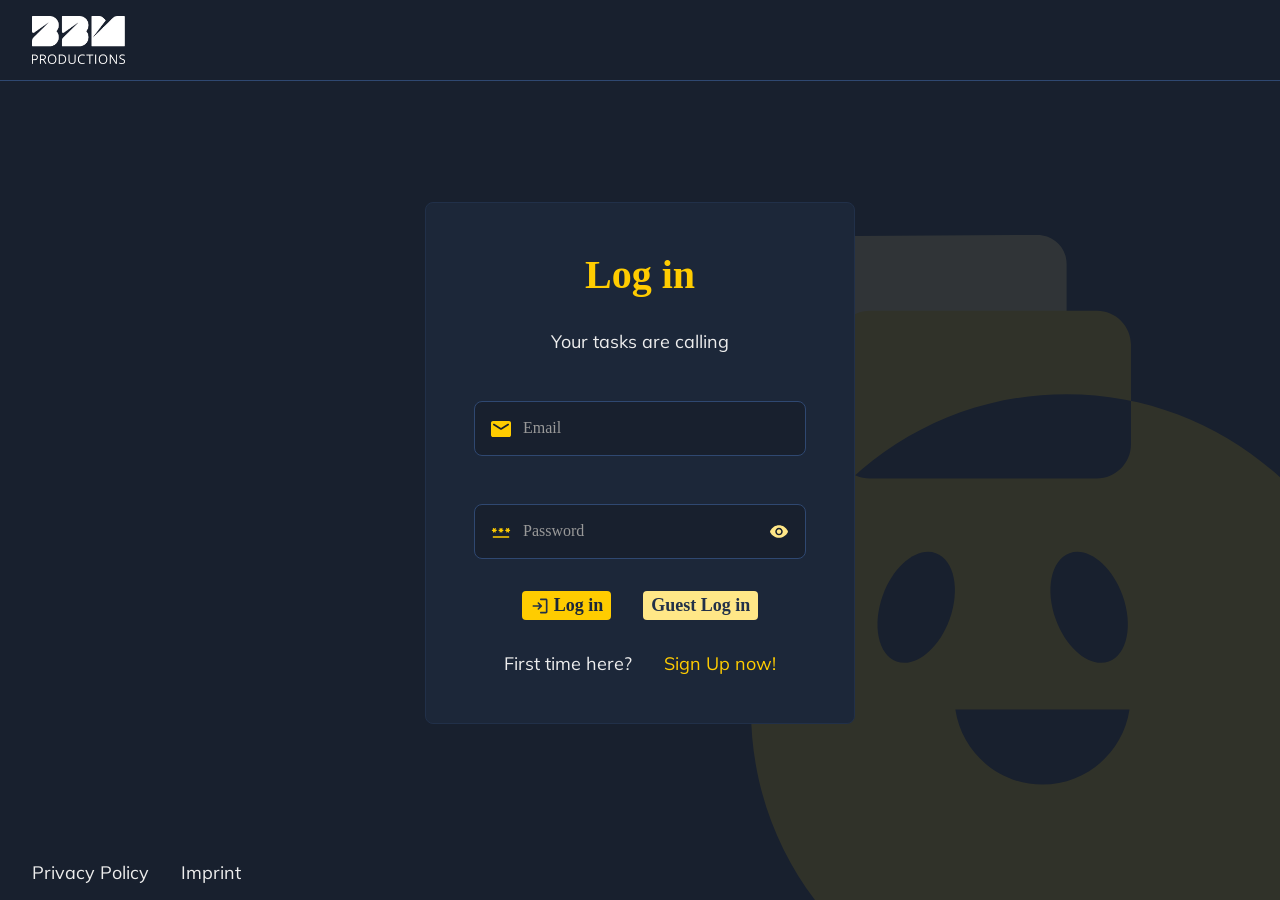
==== pages/board/index.html @ 075a9955 "first commit" ====
<!DOCTYPE html>
<html lang="en">

<head>
    <meta charset="UTF-8">
    <meta name="viewport" content="width=device-width, initial-scale=1.0">
    <title>BBM - Dashboard</title>

    <link rel="stylesheet" href="../../shared/css/variables.css">
    <link rel="stylesheet" href="../../shared/css/standard.css">
    <link rel="stylesheet" href="../../shared/css/fonts.css">
    <link rel="stylesheet" href="../../shared/css/assets.css">
    <link rel="stylesheet" href="../../shared/css/form.css">
    <link rel="stylesheet" href="../../shared/css/header_footer.css">
    <link rel="stylesheet" href="./board.css">

    <link rel="icon" href="../../assets/icons/favicon.svg" type="image/svg+xml">

    <script src="../../shared/js/config.js"></script>
    <script src="../../shared/js/ui_helper.js"></script>
    <script src="../../shared/js/api.js"></script>
    <script src="../../shared/js/header.js"></script>
    <script src="./board_templates.js"></script>
    <script src="./board.js"></script>
    <script src="../../shared/js/board_settings.js"></script>

</head>

<body onload="setHeader(); init()" onclick="closeAllDropdowns(event); resetAllMoveOpen()" onkeydown="setShift(event)"
    onkeyup=" unsetShift(event)">
    <header class="main_header w_full"><img onclick="redirectToDashboard()" src="../../assets/icons/bbm.png" alt="" height="48" srcset="">
        <div id="head_content_right" class="d_flex_cc_gm head_content_right"></div>
    </header>
    <main class="w_full d_flex_sc_gl">


        <section class="w_full d_flex_sc_gl f_d_c f_one h_full">
            <div class="w_full d_flex_sc_gs d_sb">
                <nav class="font_sec_color ">
                    <a class="link_secondary" href="../dashboard/index.html">Dashboard</a>
                    /
                    <a class="link_secondary" href="../boards/index.html">Boards</a>
                    /
                    <a class="link_secondary" href="./index.html" id="board_title_link">Title not found</a>
                </nav>
                <button class="std_btn btn_prime d_flex_sc_gs" onclick="openCreateTaskDialog('to-do')">
                    <img src="../../assets/icons/add_black.svg" alt="" srcset="">
                    <p>Add Task</p>
                    </button>
            </div>
            <header class="d_flex_sc_gl w_full d_sb board_header">
                <h1 class="font_white_color"  id="board_title">not title found</h1>

                <div class="d_flex_sc_gs">
                    <ul class="short_profile_list" id="short_profile_list">
                    </ul>
                </div>

                <form class="searchbar">
                    <div class="form_group_w_icon_wo_label w_full">
                        <img src="../../assets/icons/search_yellow.svg" alt="Icon">
                        <input onkeyup="renderAllTasks()" placeholder="Search" type="text" id="searchbar_tasks"
                            required>
                        <label for="searchbar_tasks" class="d_none">Searchbar</label>
                    </div>
                </form>

                <button onclick="openEditBoardDialog()" class="std_btn d_flex_sc_gs board_settings_btn">
                    <img src="../../assets/icons/settings.svg" alt="">
                </button>
            </header>

            <div class="w_full d_flex_sc_gl board_container f_one">
                <section class="board_column card">
                    <header class="card_header_w_btn column_header">
                        <h3 class="font_prime_color">To-do</h3>
                        <button onclick="openCreateTaskDialog('to-do')" class="close_btn d_flex_cc_gs">
                            <img src="../../assets/icons/add_yellow.svg" alt="">
                        </button>
                    </header>
                    <ul class="column_content" id="to-do_column">

                    </ul>
                </section>
                <section class="board_column card">
                    <header class="card_header_w_btn">
                        <h3 class="font_prime_color">In-progress</h3>
                        <button onclick="openCreateTaskDialog('in-progress')" class="close_btn d_flex_cc_gs">
                            <img src="../../assets/icons/add_yellow.svg" alt="">
                        </button>
                    </header>
                    <ul class="column_content" id="in-progress_column">

                    </ul>
                </section>
                <section class="board_column card">
                    <header class="card_header_w_btn">
                        <h3 class="font_prime_color">Review</h3>
                        <button onclick="openCreateTaskDialog('review')" class="close_btn d_flex_cc_gs">
                            <img src="../../assets/icons/add_yellow.svg" alt="">
                        </button>
                    </header>
                    <ul class="column_content" id="review_column">

                    </ul>
                </section>
                <section class="board_column card">
                    <header class="card_header_w_btn">
                        <h3 class="font_prime_color">Done</h3>
                    </header>
                    <ul class="column_content" id="done_column">

                    </ul>
                </section>
            </div>

        </section>


        <section onmousedown="toggleOpenId('dialog_wrapper'); deleteLastingToast(); resetCurrentDialogs()" id="dialog_wrapper" class="dialog_wrapper pad_l" open="false">
            <section id="edit_board_dialog" current_dialog="false" dialog-type="board_settings" class="current_dialog dialog card d_flex_ss_gl f_d_c std_form w_full" onmousedown="stopProp(event)" onclick="stopProp(event)">
                <header class="card_header_w_btn">
                    <h2 class="font_prime_color">Board Settings</h2>
                    <button onclick="toggleOpenId('dialog_wrapper'); deleteLastingToast()" class="close_btn"><img
                            src="../../assets/icons/close_white.svg" alt=""></button>
                </header>
                <article edit="false" class="w_full" id="board_settings_title_group">
                    <form class="">
                        <div error="false" id="board_settings_title_input_group"
                            class="form_group_wo_icon_w_label d_flex_ss_gs f_d_c w_full ">
                            <label class="label_required" for="board_settings_title_input">Title</label>

                            <div class="checkbox_input_group w_full">
                                <input onblur="validateBoardTitle(this)" value="" class="w_full"
                                    placeholder="Rename your board" type="text" id="board_settings_title_input" required>
                                <div class="checkbox_wrapper">
                                    <button type="button" onclick="setNewBoardTitle()"
                                        class="std_btn d_flex_cc_gs confirm_btn">
                                        <img src="../../assets/icons/check_yellow.svg" alt="" srcset="">
                                    </button>
                                    <button type="button" onclick="toggleBoardTitleEdit()"
                                        class="std_btn d_flex_cc_gs confirm_btn">
                                        <img src="../../assets/icons/close_yellow.svg" alt="" srcset="">
                                    </button>
                                </div>
                            </div>
                            
                            <p class="error_label">Title must be between 3 an 64 characters long.</p>
                        </div>
                    </form>
                    <header class="non_edit_content card_header_w_btn">
                        <h3 id="board_settings_title" class="font_white_color">
                            Title
                        </h3>
                        <button type="button" onclick="toggleBoardTitleEdit()" class="close_btn d_flex_cc_gs">
                            <img src="../../assets/icons/edit.svg" alt="" srcset="">
                        </button>
                    </header>
                </article>
                <article class="d_flex_cs_gm f_d_c w_full">
                    <h3 class="font_prime_color">Add members</h3>
                    <p class="font_white_color">Add the email addresses of the members you wish to add to your
                        board</p>
                    <div onclick="stopProp(event)" error="false" id="board_settings_email_input_group"
                        class="form_group_w_icon_wo_label w_full form_group_invite">
                        <input id="board_settings_email_input" type="text" required>
                        <label for="board_settings_email_input">E-Mail</label>
                        <button type="button" onclick="boardSettingsInviteMember()"
                            class="std_btn btn_prime d_flex_cc_gl">Add</button>
                        <p class="error_label" id="email_error_label">Please enter a valid email address.</p>
                    </div>
                </article>

                <div class="divider_yellow "></div>

                <article class="w_full font_white_color d_flex_ss_gl f_d_c">
                    <h3>Added members</h3>
                    <ul id="board_settings_member_list" class="member_list">
                    </ul>
                </article>
                <div class="divider_yellow"></div>

                <article class="font_white_color d_flex_cc_gl ">
                    <div class="font_white_color d_flex_ss_gm f_d_c">
                        <h3>Delete Board</h3>
                        <p>This action is irreversible. Once you delete this board, it cannot be restored.</p>
                    </div>
                    <button onclick="openBoardDeleteToast()" class="std_btn btn_prime d_flex_sc_gs add_btn">
                        <img src="../../assets/icons/delete_dark.svg" alt="">
                        <p>Delete Board</p>
                    </button>
                </article>
            </section>

            <article id="create_edit_task_dialog" current_dialog="false" dialog-type="edit" onmousedown="stopProp(event)" onclick="stopProp(event); closeAllDropdowns(event)" class="dialog current_dialog card d_flex_ss_gl f_d_c std_form w_full">
                <header class="card_header_w_btn">
                    <h2 dialog-type="sub_create" class="font_prime_color">Add Task</h2>
                    <h2 dialog-type="sub_edit" class="font_prime_color">Edit Task</h2>
                    <div class="d_flex_cc_gs">
                        <button dialog-type="sub_edit" onclick="deleteCurrentTask()" class="close_btn d_flex_cc_gs">
                            <img src="../../assets/icons/delete.svg" alt="">
                        </button>
                        <button onclick="abbortCreateEditTask()" class="close_btn d_flex_cc_gs">
                            <img src="../../assets/icons/close_white.svg" alt="">
                        </button>
                    </div>
                </header>
                <select onchange="modifyAddEditTaskStatusDropdown()" id="create_edit_task_dialog_select">
                    <option value="to-do">To-do</option>
                    <option value="in-progress">In progress</option>
                    <option value="review">Review</option>
                    <option value="done">Done</option>
                </select>

                <div error="false" id="create_edit_task_title_input_group"
                    class="form_group_wo_icon_w_label d_flex_ss_gs f_d_c w_full">
                    <label class="label_required" for="create_edit_task_title_input">Title</label>
                    <input onblur="validateCreateEditTaskTitle(this)" value="" class="w_full"
                        placeholder="Name your board" type="text" id="create_edit_task_title_input" required>
                    <p class="error_label">Title must be at least 3 characters long.</p>
                </div>
                <div class="form_group_wo_icon_w_label d_flex_ss_gs f_d_c w_full">
                    <label class="" for="create_edit_task_description">Description</label>
                    <textarea class="w_full" placeholder="Write a description..." type="text"
                        id="create_edit_task_description" required></textarea>
                </div>

                <section class="d_flex_cs_gm w_full dropdown_section">
                    <div class="dropdown w_full">
                        <p class="dropdown_title font_white_color">Assignee</p>
                        <div class="dropdown_toggle" onclick="toggleDropdown(this, event)">
                            <div class="dropdown_choosen_element" id="create_edit_task_assignee_head">
                                <img src="../../assets/icons/face_icon.svg" alt="">
                                <p>unassigned</p>
                            </div>
                            <img src="../../assets/icons/arrow_drop_down.svg" alt="">
                        </div>
                        <ul class="dropdown_menu" id="create_edit_task_assignee">
                        </ul>
                    </div>

                    <div class="dropdown w_full">
                        <p class="dropdown_title font_white_color label_required">Reviewer</p>
                        <div class="dropdown_toggle" onclick="toggleDropdown(this, event)">
                            <div class="dropdown_choosen_element" id="create_edit_task_reviewer_head">
                                <img src="../../assets/icons/face_icon.svg" alt="">
                                <p>unassigned</p>
                            </div>
                            <img src="../../assets/icons/arrow_drop_down.svg" alt="">
                        </div>
                        <ul class="dropdown_menu" id="create_edit_task_reviewer">
                        </ul>
                    </div>

                    <div error="false" id="create_edit_task_date_input_group"
                        class="date_input form_group_wo_icon_w_label d_flex_ss_gs f_d_c">
                        <label class="font_white_color label_required"
                            for="create_edit_task_date_input">Due-date</label>
                        <div class="custom_datepicker w_full">
                            <img  src="../../assets/icons/calendar_month.svg" alt="Calendar Icon">
                            <input onchange="setTaskCreateDate(this)" class="font_white_color" type="date"
                                id="create_edit_task_date_input">
                        </div>
                        <p class="error_label">Due-date must be set.</p>
                    </div>



                    <div class="dropdown d_flex_ss_gs f_d_c w_full">
                        <p class="dropdown_title font_white_color">Priority</p>
                        <div class="dropdown_toggle" onclick="toggleDropdown(this, event)">
                            <div class="dropdown_choosen_element" id="create_edit_task_prio_head">
                                <div class="priority-badge" priority="low"></div>
                                <p>Low</p>
                            </div>
                            <img src="../../assets/icons/arrow_drop_down.svg" alt="">
                        </div>
                        <ul class="dropdown_menu">
                            <li onclick="setTaskCreatePrio('low'); toggleDropdown(this, event)">
                                <div class="priority-badge" priority="low"></div>
                                Low
                            </li>
                            <li onclick="setTaskCreatePrio('medium'); toggleDropdown(this, event)">
                                <div class="priority-badge" priority="medium"></div>
                                Medium
                            </li>
                            <li onclick="setTaskCreatePrio('high'); toggleDropdown(this, event)">
                                <div class="priority-badge" priority="high"></div>
                                High
                            </li>
                        </ul>
                    </div>
                </section>

                <div class="d_flex_cc_gl w_full">
                    <button onclick="abbortCreateEditTask()" class="std_btn btn_third pad_s">
                        Cancel
                    </button>
                    <button dialog-type="sub_create" onclick="submitCreateTask(event)"
                        class="std_btn btn_prime pad_s d_flex_cc_gs">
                        Add
                    </button>
                    <button dialog-type="sub_edit" onclick="submitEditTask()"
                        class="std_btn btn_prime pad_s d_flex_cc_gs">
                        Save
                    </button>
                </div>
            </article>

            <article id="task_detail_dialog" current_dialog="false" class="dialog card d_flex_ss_gl f_d_c std_form w_full" onmousedown="stopProp(event)" onclick="stopProp(event)">
                <header class="card_header_w_btn">
                    <h2 id="detail_task_title" class="font_prime_color">Title not found</h2>
                    <div class="d_flex_cc_gs">
                        <button onclick="openEditTaskDialog()" class="close_btn d_flex_cc_gs">
                            <img src="../../assets/icons/edit.svg" alt="">
                        </button>
                        <button onclick="toggleOpenId('dialog_wrapper'); deleteLastingToast()" class="close_btn d_flex_cc_gs">
                            <img src="../../assets/icons/close_white.svg" alt="">
                        </button>
                    </div>
                </header>
                <select onchange="modifyTaskStatusDropdown()" id="task_detail_dialog_select">
                    <option value="to-do">To-do</option>
                    <option value="in-progress">In progress</option>
                    <option value="review">Review</option>
                    <option value="done">Done</option>
                </select>
                <section class="font_white_color d_flex_ss_gl f_d_c w_full">
                    <div class="info_elem">
                        <strong>Description</strong>
                        <p id="detail_task_description"></p>
                    </div>
                    <div class="date_priority_wrapper">
                        <div class="info_elem">
                            <strong>Due Date:</strong>
                            <time id="detail_task_due_date" datetime="2025-03-01">n/a</time>
                        </div>
                        <div class="info_elem">
                            <strong>Priority</strong>
                            <span id="detail_task_priority" class="d_flex_ss_gm">
                            </span>
                        </div>
                    </div>
                    <div class="info_elem">
                        <strong>Assignee:</strong>
                        <div class="d_flex_sc_gm" id="detail_task_assignee">
                        </div>
                    </div>
                    <div class="info_elem">
                        <strong>Reviewer:</strong>
                        <div class="d_flex_sc_gm" id="detail_task_reviewer">
                        </div>
                    </div>
                </section>

                <div class="divider_yellow"></div>

                <section class="font_white_color d_flex_ss_gl f_d_c w_full">
                    <header class="d_flex_ss_gm">
                        <img src="../../assets/icons/activity_icon.svg" alt="">
                        <h3>Activity</h3>
                    </header>

                    <article class="comment_wrapper comment_wrapper_textarea d_flex_ss_gm w_full">
                        <div id="comment_sender_profile">MT</div>
                        <textarea onkeyup="sendComment(event,this)" id="comment_textarea" class="font_white_color w_full"></textarea>
                        <img onclick="sendCommentDirectly()" src="../../assets/icons/send.svg" alt="" srcset="">
                    </article>

                    <section id="task_comment_list" class="d_flex_ss_gm f_d_c w_full">
                    </section>
                </section>
            </article>
        </section>
    </main>
    <footer class="main_footer  w_full">
        <nav class="d_flex_cs_gl">
            <a href="../privacy/index.html" class="link">Privacy Policy</a>
            <a href="../imprint/index.html" class="link">Imprint</a>
        </nav>
    </footer>
</body>

</html>
---- shared/css/variables.css ----
:root {
  --bg-color: rgba(28, 39, 57, 1);
  --bg-color-dark: rgba(24, 32, 46, 1);
  --bg-color-light: rgba(33, 48, 73, 1);

  --link-color: rgba(237, 237, 237, 1);
  --link-hover-color: rgba(255, 204, 0, 1);

  --font-prime-color: rgba(255, 204, 0, 1);
  --font_sec_color: rgba(255, 231, 135, 1);
  --font_dark_color: rgba(28, 39, 57, 1);
  --font_white_color: rgba(237, 237, 237, 1);


  --section-max-w: 1440px;

  --btn-rad: 4px;
  --btn-pad: 4px 8px;
  --btn-prime-color: rgba(255, 204, 0, 1);
  --btn-prime-hover-color: rgba(255, 187, 0, 1);
  --btn-prime-active-color: rgba(255, 187, 0, 1);
  --btn-prime-font-color: rgba(28, 39, 57, 1);
  --btn-secondary-border: 1px solid rgba(255, 204, 0, 1);
  --btn-secondary-color: transparent;
  --btn-secondary-hover-color: rgba(255, 231, 135, 1);
  --btn-secondary-active-color: rgba(255, 231, 135, 1);
  --btn-secondary-font-color: rgba(255, 204, 0, 1);
  --btn-third-color: rgba(255, 231, 135, 1);
  --btn-third-hover-color: rgba(255, 231, 135, 1);
  --btn-third-active-color: rgba(255, 231, 135, 1);
  --btn-third-font-color: rgba(33, 48, 73, 1);


  --form-max-w: 800px;
  --form-s-max-w: 500px;
  --form-rad: 8px;
  --form-pad: 48px;
  --form-gap: 24px;
  --form-pad-small: 16px;
  --form-bg-color: rgba(28, 39, 57, 1);
  --form-border: 1px solid rgba(33, 48, 73, 1);
  --form-input-rad: 8px;
  --form-input-pad: 14px 16px;
  --form-input-border: 1px solid rgba(47, 72, 113, 1);
  --form-input-active-border-color: rgba(255, 231, 135, 1);
  --form-input-error-border-color: rgba(255, 0, 4, 1);
  --form-input-bg-color: rgba(24, 32, 46, 1);

  --card-bg-color:rgba(33, 48, 73, 1);
  --card-border: 1px solid rgba(47, 72, 113, 1);
  --card-border-color: rgba(47, 72, 113, 1);
  --card-pad: 16px;
  --card-rad: 8px;

  --prio-color-high: rgba(255, 0, 4, 1);
  --prio-color-medium: rgba(255, 76, 0, 1);
  --prio-color-low: rgba(0, 111, 255, 1);
}

@media screen and (max-width: 769px) {
  :root {
  --form-pad: 32px;
  --form-pad-small: 8px;
  --form-input-pad: 8px 8px;
  }
}
---- shared/css/standard.css ----
* {
    box-sizing: border-box;
    margin: 0;
}

a {
    text-decoration: none;
}

body {
    min-height: 100vh;
    display: flex;
    flex-direction: column;
    background-color: var(--bg-color);
    align-items: center;
}

::-webkit-scrollbar {
    width: 4px;
}

::-webkit-scrollbar-track {
    background-color: transparent;
    border-radius: 10px;
}

::-webkit-scrollbar-thumb {
    background-color: var(--card-border-color);
    border-radius: 10px;
}

::-webkit-scrollbar-thumb:hover {
    background-color: var(--card-border-color);
}

main {
    flex-grow: 1;
    display: flex;
    flex-direction: column;
    justify-content: flex-start;
    align-items: center;
    padding: 48px 64px;
    max-width: var(--section-max-w);
    z-index: 1;
}


.d_none {
    display: none !important;
}

.pad_s {
    padding: 8px 16px;
}

.pad_m {
    padding: 16px 32px;
}

.pad_l {
    padding: 32px 48px;
}

@media only screen and (min-width: 770px)  and (max-width: 1024px) { 

    main {
        padding: 32px;
    }
}

@media only screen and (min-width: 481px)  and (max-width: 769px) {
    .pad_s {
        padding: 4px 8px;
    }

    .pad_m {
        padding: 8px 16px;
    }

    .pad_l {
        padding: 16px 32px;
    }

    main {
        padding: 16px 32px;
    }
}

@media only screen and (max-width: 480px) {
    .pad_s {
        padding: 4px 8px;
    }

    .pad_m {
        padding: 4px 8px;
    }

    .pad_l {
        padding: 8px 16px;
    }

    main {
        padding: 8px 16px;
    }
}


.pos_rel {
    position: relative;
}

/* positioning in right corner */
.pos_abs_rc {
    position: absolute;
    top: 16px;
    right: 16px;
}


.d_flex_cs_gs,
.d_flex_cc_gs,
.d_flex_cs_gm,
.d_flex_cc_gm,
.d_flex_cs_gl,
.d_flex_cc_gl,
.d_flex_cs_gxl,
.d_flex_cc_gxl {
    display: flex;
    justify-content: center;
}

.d_flex_ss_gs,
.d_flex_sc_gs,
.d_flex_ss_gm,
.d_flex_sc_gm,
.d_flex_ss_gl,
.d_flex_sc_gl,
.d_flex_ss_gxl,
.d_flex_sc_gxl {
    display: flex;
    justify-content: flex-start;
}

.d_flex_cc_gs,
.d_flex_cs_gs,
.d_flex_sc_gs,
.d_flex_ss_gs {
    gap: 4px;
}

.d_flex_cc_gm,
.d_flex_cs_gm,
.d_flex_sc_gm,
.d_flex_ss_gm {
    gap: 16px;
}

.d_flex_cc_gl,
.d_flex_cs_gl,
.d_flex_sc_gl,
.d_flex_ss_gl {
    gap: 32px;
}

.d_flex_cc_gxl,
.d_flex_cs_gxl,
.d_flex_sc_gxl,
.d_flex_ss_gxl {
    gap: 48px;
}

.d_flex_cs_gs,
.d_flex_ss_gs,
.d_flex_cs_gm,
.d_flex_ss_gm,
.d_flex_cs_gl,
.d_flex_ss_gl,
.d_flex_cs_gxl,
.d_flex_ss_gxl {
    align-items: flex-start;
}

.d_flex_cc_gs,
.d_flex_sc_gs,
.d_flex_cc_gm,
.d_flex_sc_gm,
.d_flex_cc_gl,
.d_flex_sc_gl,
.d_flex_cc_gxl,
.d_flex_sc_gxl {
    align-items: center;
}

.d_sb {
    justify-content: space-between !important;
}


.f_d_c {
    flex-direction: column !important;
}

.f_d_r_resp_c {
    flex-direction: row !important;
}

.f_one{
    flex: 1;
}

@media screen and (max-width: 480px) {
    .f_d_r_resp_c {
        flex-direction: column !important;
    }

}

.f_d_r {
    flex-direction: row !important;
}

.c_pointer {
    cursor: pointer;
}

.m_auto {
    margin: auto;
}

.w_full {
    width: 100%;
}

.w_reset{
    width: unset !important;
}

.h_full {
    height: 100%;
}

.text_c {
    text-align: center;
}

.rotate_half{
    transform: rotate(180deg);
}



@media screen and (max-width: 480px) {
    .p_top_s {
        padding-top: 36px;
    }

}
---- shared/css/fonts.css ----
* {
    font-family: 'Mulish';
}

h1 {
    font-size: 40px;
}

h2,.fs_l {
    font-size: 24px;
}

label,
h3,
.fs_m {
    font-size: 20px;
}

h1,
h2,
h3,
h4,
h5,
p  {
    word-break: break-word;
}

a,
p,
button,
input,
ul,
option,
select,
textarea {
    font-size: 18px;
}


@media screen and (max-width: 769px) {
    h1 {
        font-size: 32px;
    }

    h2 {
        font-size: 24px;
    }

    label,
    h3,
    .page_number  {
        font-size: 18px;
    }

    a,
    p,
    button,
    input,
    ul,
    option,
    select,
    textarea {
        font-size: 16px;
    }
}

/* Font-Weights */

h1,
h2,
h3,
.fs_l  {
    font-weight: 700;
}

a,
p,
button,
textarea,
input {
    font-weight: 400;

}

label {
    font-weight: 500;
}

button {
    font-weight: 600;
}


/* Colors */

.c_black {
    color: black !important;
}

.font_prime_color {
    color: var(--font-prime-color);
}

.font_sec_color {
    color: var(--font_sec_color);
}

.font_white_color {
    color: var(--font_white_color);
}

.font_error_color{
    color: var(--btn-delete-color);
}

/* Weights */

.fontw_bold{
  font-weight: bold !important;
}

/* Alignments */

.ws_nw {
    white-space: nowrap;
}

.text_a_e {
    text-align: end;
}

.text_a_c {
    text-align: center !important;
}


/* mulish-200 - latin */
@font-face {
    font-display: swap; /* Check https://developer.mozilla.org/en-US/docs/Web/CSS/@font-face/font-display for other options. */
    font-family: 'Mulish';
    font-style: normal;
    font-weight: 200;
    src: url('../../assets/fonts/mulish-v13-latin-200.woff2') format('woff2'); /* Chrome 36+, Opera 23+, Firefox 39+, Safari 12+, iOS 10+ */
  }
  /* mulish-200italic - latin */
  @font-face {
    font-display: swap; /* Check https://developer.mozilla.org/en-US/docs/Web/CSS/@font-face/font-display for other options. */
    font-family: 'Mulish';
    font-style: italic;
    font-weight: 200;
    src: url('../../assets/fonts/mulish-v13-latin-200italic.woff2') format('woff2'); /* Chrome 36+, Opera 23+, Firefox 39+, Safari 12+, iOS 10+ */
  }
  /* mulish-300 - latin */
  @font-face {
    font-display: swap; /* Check https://developer.mozilla.org/en-US/docs/Web/CSS/@font-face/font-display for other options. */
    font-family: 'Mulish';
    font-style: normal;
    font-weight: 300;
    src: url('../../assets/fonts/mulish-v13-latin-300.woff2') format('woff2'); /* Chrome 36+, Opera 23+, Firefox 39+, Safari 12+, iOS 10+ */
  }
  /* mulish-300italic - latin */
  @font-face {
    font-display: swap; /* Check https://developer.mozilla.org/en-US/docs/Web/CSS/@font-face/font-display for other options. */
    font-family: 'Mulish';
    font-style: italic;
    font-weight: 300;
    src: url('../../assets/fonts/mulish-v13-latin-300italic.woff2') format('woff2'); /* Chrome 36+, Opera 23+, Firefox 39+, Safari 12+, iOS 10+ */
  }
  /* mulish-regular - latin */
  @font-face {
    font-display: swap; /* Check https://developer.mozilla.org/en-US/docs/Web/CSS/@font-face/font-display for other options. */
    font-family: 'Mulish';
    font-style: normal;
    font-weight: 400;
    src: url('../../assets/fonts/mulish-v13-latin-regular.woff2') format('woff2'); /* Chrome 36+, Opera 23+, Firefox 39+, Safari 12+, iOS 10+ */
  }
  /* mulish-italic - latin */
  @font-face {
    font-display: swap; /* Check https://developer.mozilla.org/en-US/docs/Web/CSS/@font-face/font-display for other options. */
    font-family: 'Mulish';
    font-style: italic;
    font-weight: 400;
    src: url('../../assets/fonts/mulish-v13-latin-italic.woff2') format('woff2'); /* Chrome 36+, Opera 23+, Firefox 39+, Safari 12+, iOS 10+ */
  }
  /* mulish-500 - latin */
  @font-face {
    font-display: swap; /* Check https://developer.mozilla.org/en-US/docs/Web/CSS/@font-face/font-display for other options. */
    font-family: 'Mulish';
    font-style: normal;
    font-weight: 500;
    src: url('../../assets/fonts/mulish-v13-latin-500.woff2') format('woff2'); /* Chrome 36+, Opera 23+, Firefox 39+, Safari 12+, iOS 10+ */
  }
  /* mulish-500italic - latin */
  @font-face {
    font-display: swap; /* Check https://developer.mozilla.org/en-US/docs/Web/CSS/@font-face/font-display for other options. */
    font-family: 'Mulish';
    font-style: italic;
    font-weight: 500;
    src: url('../../assets/fonts/mulish-v13-latin-500italic.woff2') format('woff2'); /* Chrome 36+, Opera 23+, Firefox 39+, Safari 12+, iOS 10+ */
  }
  /* mulish-600 - latin */
  @font-face {
    font-display: swap; /* Check https://developer.mozilla.org/en-US/docs/Web/CSS/@font-face/font-display for other options. */
    font-family: 'Mulish';
    font-style: normal;
    font-weight: 600;
    src: url('../../assets/fonts/mulish-v13-latin-600.woff2') format('woff2'); /* Chrome 36+, Opera 23+, Firefox 39+, Safari 12+, iOS 10+ */
  }
  /* mulish-600italic - latin */
  @font-face {
    font-display: swap; /* Check https://developer.mozilla.org/en-US/docs/Web/CSS/@font-face/font-display for other options. */
    font-family: 'Mulish';
    font-style: italic;
    font-weight: 600;
    src: url('../../assets/fonts/mulish-v13-latin-600italic.woff2') format('woff2'); /* Chrome 36+, Opera 23+, Firefox 39+, Safari 12+, iOS 10+ */
  }
  /* mulish-700 - latin */
  @font-face {
    font-display: swap; /* Check https://developer.mozilla.org/en-US/docs/Web/CSS/@font-face/font-display for other options. */
    font-family: 'Mulish';
    font-style: normal;
    font-weight: 700;
    src: url('../../assets/fonts/mulish-v13-latin-700.woff2') format('woff2'); /* Chrome 36+, Opera 23+, Firefox 39+, Safari 12+, iOS 10+ */
  }
  /* mulish-700italic - latin */
  @font-face {
    font-display: swap; /* Check https://developer.mozilla.org/en-US/docs/Web/CSS/@font-face/font-display for other options. */
    font-family: 'Mulish';
    font-style: italic;
    font-weight: 700;
    src: url('../../assets/fonts/mulish-v13-latin-700italic.woff2') format('woff2'); /* Chrome 36+, Opera 23+, Firefox 39+, Safari 12+, iOS 10+ */
  }
  /* mulish-800 - latin */
  @font-face {
    font-display: swap; /* Check https://developer.mozilla.org/en-US/docs/Web/CSS/@font-face/font-display for other options. */
    font-family: 'Mulish';
    font-style: normal;
    font-weight: 800;
    src: url('../../assets/fonts/mulish-v13-latin-800.woff2') format('woff2'); /* Chrome 36+, Opera 23+, Firefox 39+, Safari 12+, iOS 10+ */
  }
  /* mulish-800italic - latin */
  @font-face {
    font-display: swap; /* Check https://developer.mozilla.org/en-US/docs/Web/CSS/@font-face/font-display for other options. */
    font-family: 'Mulish';
    font-style: italic;
    font-weight: 800;
    src: url('../../assets/fonts/mulish-v13-latin-800italic.woff2') format('woff2'); /* Chrome 36+, Opera 23+, Firefox 39+, Safari 12+, iOS 10+ */
  }
  /* mulish-900 - latin */
  @font-face {
    font-display: swap; /* Check https://developer.mozilla.org/en-US/docs/Web/CSS/@font-face/font-display for other options. */
    font-family: 'Mulish';
    font-style: normal;
    font-weight: 900;
    src: url('../../assets/fonts/mulish-v13-latin-900.woff2') format('woff2'); /* Chrome 36+, Opera 23+, Firefox 39+, Safari 12+, iOS 10+ */
  }
  /* mulish-900italic - latin */
  @font-face {
    font-display: swap; /* Check https://developer.mozilla.org/en-US/docs/Web/CSS/@font-face/font-display for other options. */
    font-family: 'Mulish';
    font-style: italic;
    font-weight: 900;
    src: url('../../assets/fonts/mulish-v13-latin-900italic.woff2') format('woff2'); /* Chrome 36+, Opera 23+, Firefox 39+, Safari 12+, iOS 10+ */
  }
---- shared/css/assets.css ----
/* Buttons */



.std_btn {
    cursor: pointer;
    border: none;
    border-radius: var(--btn-rad);
    padding: var(--btn-pad);
    white-space: nowrap;
}

.std_btn_disabled {
    cursor: default !important;
    background-color: rgb(121, 121, 121) !important;
}

.btn_prime {
    background-color: var(--btn-prime-color);
    transition: all 0.3s ease;
    color: var(--btn-prime-font-color);
}

.btn_prime:hover {
    background-color: var(--btn-prime-hover-color);
}

.btn_prime:active {
    background-color: var(--btn-prime-active-color);
}



.btn_secondary {
    border: var(--btn-secondary-border);
    background-color: var(--btn-secondary-color);
    transition: all 0.3s ease;
    color: var(--btn-secondary-font-color);
}

.btn_secondary:hover {
    background-color: var(--btn-secondary-hover-color);
    color: var(--btn-prime-font-color);
}

.btn_secondary:active {
    background-color: var(--btn-secondary-active-color);
}


.btn_third {
    border: var(--btn-third-border);
    background-color: var(--btn-third-color);
    transition: all 0.3s ease;
    color: var(--btn-third-font-color);
}

.btn_third:hover {
    background-color: var(--btn-third-hover-color);
    color: var(--btn-prime-font-color);
}

.btn_third:active {
    background-color: var(--btn-third-active-color);
}

.close_btn {
    background-color: transparent;
    border: 2px solid transparent;
    border-radius: 8px;
}

.close_btn:hover {
    cursor: pointer;
}



.card {
    background-color: var(--card-bg-color);
    border: var(--card-border);
    padding: var(--card-pad);
    border-radius: var(--card-rad);
}

.card_title {
    width: 100%;
    text-align: start;
    color: var(--font_white_color);
}

.card_header_w_btn>.card_title {
    width: unset;
}

.card_header_w_btn {
    width: 100%;
    display: flex;
    justify-content: space-between;
    flex-wrap: wrap;
    gap: 16px;
}

.responsive-table {
    width: 100%;
}

.responsive-table th,
.responsive-table td {
    padding: var(--card-pad);
    color: var(--font_white_color);
    text-align: left;
    /* display: inline-flex; */
    gap: 4px;
}

.responsive-table td.title {
    font-weight: bold !important;
    text-align: left;
}


@media (max-width: 1024px) {

    .responsive-table th,
    .responsive-table td {
        display: flex;
        align-items: center;
        justify-content: flex-start;

    }

    .responsive-table thead {
        display: none;
    }

    .responsive-table tbody tr {
        display: flex;
        flex-wrap: wrap;
        padding: var(--btn-pad);
        margin-bottom: 16px;
    }

    .responsive-table td.title {
        width: 100%;
        padding: var(--btn-pad);
        font-weight: bold !important;
    }

    .responsive-table td:not(.title) {
        /* flex: 1; */
        text-align: left;
        padding: var(--btn-pad);
    }
}


.profile_circle {
    aspect-ratio: 1 / 1;
    height: 32px;
    width: 32px;
    border: 1px solid var(--font_sec_color);
    border-radius: 100%;
    font-size: 12px;
    font-weight: bold;
    display: flex;
    align-items: center;
    justify-content: center;
}

.color_A,
.color_B,
.color_C,
.color_D,
.color_E,
.color_F,
.color_G {
    background-color: var(--font-prime-color);
    color: var(--font_dark_color);
}

.color_H,
.color_I,
.color_J,
.color_K,
.color_L,
.color_M,
.color_N {
    background-color: rgba(136, 0, 255, 1);
    color: var(--font_dark_color);
}

.color_O,
.color_P,
.color_Q,
.color_R,
.color_S,
.color_T,
.color_U {
    background-color: rgba(0, 111, 255, 1);
    color: white;
}

.color_V,
.color_W,
.color_X,
.color_Y,
.color_Z {
    background-color: rgba(22, 193, 255, 1);
    color: var(--font_dark_color);
}

.link {
    color: var(--link-color);
}

.link:hover {
    color: var(--link-hover-color);
}

.link_prime {
    color: var(--link-hover-color);
}

.link_prime:hover {
    text-decoration: underline;
}

.link_secondary {
    color: var(--font_sec_color);
}

.link_secondary:hover {
    text-decoration: underline;
}


.priority-badge {
    width: 24px;
    height: 24px;
    border-radius: 50%;
    display: flex;
    align-items: center;
    justify-content: center;
    position: relative;
}

.priority-badge::before {
    content: "";
    position: absolute;
    width: 100%;
    height: 100%;
    background-repeat: no-repeat;
    background-size: 50%;
    background-position: center;
}


.priority-badge[priority="low"] {
    background-color: var(--prio-color-low);
}

.priority-badge[priority="low"]::before {
    background-image: url("../../assets/icons/low_prio.svg");
}

.priority-badge[priority="medium"] {
    background-color: var(--prio-color-medium);
}

.priority-badge[priority="medium"]::before {
    background-image: url("../../assets/icons/medium_prio.svg");
}

.priority-badge[priority="high"] {
    background-color: var(--prio-color-high);
}

.priority-badge[priority="high"]::before {
    background-image: url("../../assets/icons/high_prio.svg");
}








.switch {
    width: 180px;
    height: 32px;
    background: var(--btn-secondary-color);
    border-radius: calc(var(--btn-rad) * 2);
    position: relative;
    overflow: hidden;
    cursor: pointer;
    border: var(--btn-secondary-border);
}

.switch::after,
.switch::before {
    position: absolute;
    width: 50%;
    text-align: center;
    color: var(--font-prime-color);
    font-size: 14px;
    top: 50%;
    transform: translateY(-50%);
}

.switch::before {
    content: "Assigned";
    left: 0%;
}

.switch::after {
    content: "To Review";
    right: 0%;
}

.switch-button {
    width: 50%;
    height: 100%;
    background: var(--btn-prime-color);
    border-radius: var(--btn-rad);
    position: absolute;
    top: 0;
    left: 0;
    transition: left 0.3s ease-in-out;
    overflow: hidden;
}


.switch-button::after,
.switch-button::before {
    position: absolute;
    width: 200%;
    text-align: center;
    color: var(--btn-prime-font-color);
    font-size: 14px;
    top: 50%;
    transform: translateY(-50%);
    transition: all 0.3s ease-in-out;
}

.switch-button::before {
    content: "To Review";
    left: 50%;
    z-index: 1;
}

.switch-button::after {
    content: "Assigned";
    right: -50%;
}

/* Zustand: AN */
.switch.active .switch-button {
    left: 50%;
}

.switch.active .switch-button::before {
    left: -50%;
    transition: all 0.3s ease-in-out;
}

.switch.active .switch-button::after {
    right: 50%;
    transition: all 0.3s ease-in-out;
}


.member_list {
    list-style: none;
    padding-left: 8px;
    width: 100%;
    display: flex;
    gap: 8px;
    flex-direction: column;
}

.member_list>li {
    width: 100%;
    display: flex;
    justify-content: space-between;
}

.arrow_list {
    list-style: none;
    padding-left: 16px;
}

.arrow_list li {
    position: relative;
    padding-left: 25px;
}

.arrow_list li::before {
    content: "";
    position: absolute;
    left: 0;
    top: 50%;
    transform: translateY(-50%);
    width: 16px;
    height: 16px;
    background: url('../../assets/icons/arrow_forward.svg') no-repeat center;
    background-size: contain;
}




.dialog_wrapper {
    position: fixed;
    top: 0;
    left: 0;
    width: 100%;
    height: 100vh;
    justify-content: center;
    z-index: 1000;
    transition: background-color 0.25s ease;
    overflow-y: auto;
    overflow-x: hidden;
}

.dialog_wrapper[open="true"] {
    display: flex;
    animation: fadeIn 0.25s ease forwards;
    background-color: rgba(0, 0, 0, 0.3);
}

.dialog_wrapper[open="false"] {
    display: none;
    background-color: rgba(0, 0, 0, 0);
}

@keyframes fadeIn {
    0% {
        opacity: 0;
    }

    100% {
        opacity: 1;
    }
}

.dialog {
    display: none;
    box-shadow: 0px 0px 16px 0px #0000003d;
    margin: auto;
}


.dialog_wrapper[open="true"] .dialog[current_dialog="true"] {
    animation: slideIn 0.25s ease forwards;
    display: flex;
}

.dialog_wrapper[open="false"] .dialog[current_dialog="true"] {
    display: none;
}

@keyframes slideIn {
    0% {
        transform: translateX(200px);
    }

    100% {
        transform: translateX(0);
    }
}




.spinner {
    width: 150px;
    height: 150px;
    border: 5px solid var(--btn-prime-font-color);
    border-top-color: var(--btn-prime-color);
    border-radius: 50%;
    animation: spin 1s linear infinite;
}

@keyframes spin {
    0% {
        transform: rotate(0deg);
    }

    100% {
        transform: rotate(360deg);
    }
}








[edit="false"]>form {
    display: none !important;
}

[edit="true"]>.non_edit_content {
    display: none !important;
}

.checkbox_input_group {
    position: relative;
}

.checkbox_input_group .checkbox_wrapper {
    position: absolute;
    right: 0;
    top: 0;
    bottom: 0;
    padding: 12px;
    display: flex;
    align-items: center;
    justify-content: center;
    gap: 12px;
}

.confirm_btn {
    height: 100%;
    aspect-ratio: 1/1;
    padding: 4px;
    background-color: var(--bg-color-light);
}

@media screen and (max-width: 768px) {
    .confirm_btn {
        padding: 2px;
    }

    .checkbox_input_group .checkbox_wrapper {
        padding: 6px 8px;
        gap: 8px;
    }
}





.toast_msg {
    position: fixed;
    bottom: calc(var(--form-pad) / 2);
    left: var(--form-pad);
    min-height: 80px;
    box-shadow: 0px 0px 16px 0px #0000003d;
    min-width: 300px;

    max-width: 450px;
    border-radius: 8px;
    overflow: hidden;
    transform: translateX(-100%);
    animation: slideInFromLeft 0.25s ease-out forwards;
    z-index: 11;
}


@keyframes slideInFromLeft {
    0% {
        opacity: 0;
        transform: translateX(-100%);
    }

    100% {
        opacity: 1;
        transform: translateX(0);
    }
}

.toast_msg_left {
    width: 24px;
    align-self: stretch;
    border-radius: 4px;
}

@media screen and (max-width: 500px) {
    .toast_msg_left {
        width: 16px;
    }

    .toast_msg {
        min-width: 0px;
        margin-right: 16px;
    }
}

.toast_msg[error="true"] .toast_msg_left {
    background: rgba(255, 0, 0, 1);
}

.toast_msg[error="false"] .toast_msg_left {
    background: rgba(0, 207, 124, 1);
}

.toast_msg {
    background: #FFF4F5;
}

.toast_msg[hint="true"] {
    background: #ffc107;
}

.toast_msg[error="true"] img[error="false"] {
    display: none;
}

.toast_msg[error="false"] img[error="true"] {
    display: none;
}

.toast_msg[error="true"] h3[error="false"] {
    display: none;
}

.toast_msg[error="false"] h3[error="true"] {
    display: none;
}

.toast_msg_right {
    position: relative;
    flex: 1;
    padding: 8px 0;
    display: flex;
    gap: 8px;
    flex-direction: column;
}

@media screen and (max-width: 480px) {
    .toast_msg_right article{
        flex-direction: column !important;
    }
}

.toast_msg_right ul {
    flex: 1;
    padding: 0px;
    list-style-type: none;
}

.toast_msg_hint {
    position: relative;
    flex: 1;
    padding: var(--btn-pad);
    display: flex;
    gap: 8px;
    flex-direction: column;
    background-color: whitesmoke;
    ;
}

.toast_cancel {
    background-color: var(--bg-color-light);
    align-self: stretch;
}
---- shared/css/form.css ----
.std_form {
    border-radius: var(--form-rad);
    border: var(--form-border);
    background-color: var(--form-bg-color);
    padding: var(--form-pad);
    max-width: var(--form-max-w);    
    height: fit-content;
    margin: auto;
}

.std_form_small {
    border-radius: var(--form-rad);
    border: var(--form-border);
    background-color: var(--form-bg-color);
    padding: var(--form-pad);
    width: var(--form-s-max-w);
}

.form_group_w_icon_wo_label,
.form_group_wo_icon_w_label input,
.form_group_wo_icon_w_label textarea {
    border-radius: var(--form-input-rad);
    border: var(--form-input-border);
    background-color: var(--form-input-bg-color);
    padding: var(--form-input-pad);
    display: flex;
    gap: var(--form-input-pad);
    align-items: center;
    color: var(--font_white_color);

}

textarea {
    height: 200px;
    resize: none;
}

.form_group_w_icon_wo_label>img,
.password_eye {
    width: 20px;
    height: 20px;
}

.form_group_w_icon_wo_label {
    position: relative;
    margin-top: 16px;
}

.password_eye {
    cursor: pointer;
}

.form_group_w_icon_wo_label input {
    border: none;
    outline: none;
    width: 100%;
    background-color: var(--form-input-bg-color);
    color: var(--font_white_color);
}

.error_label{
    color: var(--form-input-error-border-color);
    font-size: 14px !important;
    display: none;
}

.form_group_w_icon_wo_label .error_label{
    position: absolute;
    font-size: 14px;
    bottom: 0;
    transform: translate(32px, 100%);
    width: calc(100% - 36px);
}

.form_group_checkbox[error="true"] .error_label,
.form_group_w_icon_wo_label[error="true"] .error_label{
    display: block;
}

.form_group_wo_icon_w_label  .error_label{
    color: transparent;
    display: block;
}

.form_group_w_icon_wo_label[error="true"],
.form_group_wo_icon_w_label[error="true"] > input{
    border-color: var(--form-input-error-border-color);
}



.form_group_wo_icon_w_label[error="true"] .error_label{
    color: var(--form-input-error-border-color);
}

@media screen and (max-width: 500px) {
    .form_group_w_icon_wo_label[error="true"]{
        margin-bottom: 16px;
        font-size: 14px;
    }
}

.form_group_checkbox > .error_label{
    padding-left: 36px;
}

.form_group_wo_icon_w_label>label {
    height: 20px;
    color: var(--font_white_color);
    font-size: 14px;
}



.label_required::after {
    content: " *";
    color: var(--form-input-error-border-color);
}


.form_group_w_icon_wo_label label {
    position: absolute;
    height: 20px;
    left: calc(20px + 14px + 14px);
    top: 50%;
    transform: translateY(-50%);
    font-size: 16px;
    color: #999;
    transition: 0.3s ease-in-out;
    pointer-events: none;
}

.form_group_invite label {
    left: 20px;
}

.form_group_w_icon_wo_label input:focus+label,
.form_group_w_icon_wo_label input:valid+label {
    top: -16px;
    left: 0px;
    color: var(--font_white_color);
}




.custom_checkbox input {
    display: none;
}

.custom_checkbox {
    display: flex;
    align-items: center;
    cursor: pointer;
    font-size: 16px;
}

.custom_checkbox .checkbox_icon {
    width: 24px;
    height: 24px;
    border: 2px solid var(--btn-prime-color);
    border-radius: 4px;
    display: flex;
    align-items: center;
    justify-content: center;
    margin-right: 8px;
}

.custom_checkbox .checkbox_icon::after {
    content: "";
    width: inherit;
    height: inherit;
    display: none;
    background-image: url("../../assets/icons/check_box_checked.svg");
    background-size: contain;
    background-repeat: no-repeat;
    background-position: center;
}

.custom_checkbox input:checked+.checkbox_icon {
    border: none;
}

.custom_checkbox input:checked+.checkbox_icon::after {
    display: block;
}





.dropdown {
    position: relative;
    display: inline-block;
    min-width: 160px;
}

.dropdown_title {
    height: 20px;
    color: var(--font_white_color);
    font-size: 12px;
    margin-bottom: 4px;
}

.dropdown_toggle {
    cursor: pointer;
    border-radius: var(--form-input-rad);
    border: var(--form-input-border);
    background-color: var(--form-input-bg-color);
    padding: var(--form-input-pad);
    display: flex;
    gap: var(--form-input-pad);
    align-items: center;
    color: var(--font_white_color);
    justify-content: space-between;
    max-height: 52px;
}

.dropdown_toggle>img {
    width: 12px;
    height: 12px;
    transition: transform 0.2s ease;
}

.dropdown_choosen_element {
    display: flex;
    flex-direction: row;
    gap: 8px;
    width: calc(100% - 32px);
}



.dropdown.open .dropdown_toggle>img {
    transform: rotate(180deg);
    transition: transform 0.2s ease;
}



.dropdown_menu {
    position: absolute;
    z-index: 3;
    top: 100%;
    left: 0;
    list-style: none;
    margin: 0;

    border-radius: var(--form-input-rad);
    border: var(--form-input-border);
    background-color: var(--form-input-bg-color);
    padding: var(--form-input-pad);
    display: flex;
    gap: 8px;
    align-items: flex-start;
    color: var(--font_white_color);
    flex-direction: column;

    max-height: 200px;
    overflow-y: auto;

    opacity: 0;
    transform: translateY(-10px);
    pointer-events: none;
    transition: opacity 0.3s ease, transform 0.3s ease;
}

.dropdown.open .dropdown_menu {
    opacity: 1;
    transform: translateY(0);
    pointer-events: auto;
}

.dropdown_menu {
    min-width: 100%;
}

.dropdown_menu li {
    display: flex;
    align-items: center;
    gap: 8px;
    padding: 10px;
    cursor: pointer;
    width: 100%;
    transition: all 0.2s ease;
}

.dropdown_menu li:hover {
    background-color: var(--btn-third-font-color);
}

.dropdown_menu img,
.dropdown_menu .profile_circle,
.dropdown_choosen_element .profile_circle {
    width: 24px;
    height: 24px;
    font-size: 12px;
    transition: transform 0.3s ease;
    border: 1px solid transparent;
}

.dropdown_choosen_element > p,
.dropdown_menu  p{
    word-break: unset;
    white-space: nowrap;
    text-overflow: ellipsis;
    overflow: hidden;
}

.dropdown_menu li:hover img {
    transform: rotate(5deg);
}



.custom_datepicker {
    position: relative;
    display: flex;
    align-items: center;
    
    border-radius: var(--form-input-rad);
    border: var(--form-input-border);
    background-color: var(--form-input-bg-color);
}

.custom_datepicker input {
    z-index: 2;
    width: 100%;
    border: none;
    background-color: transparent;    
    padding-right: 16px;
    display: block;
}

.custom_datepicker input:active,
.custom_datepicker input:focus {
    border: none;
    outline: none;
}

.custom_datepicker img {
    position: absolute;
    right: 16px;
    width: 20px;
    height: 20px;
    cursor: pointer;
}

.custom_datepicker input[type="date"]::-webkit-calendar-picker-indicator {
    opacity: 0;
    cursor: pointer;
}

input:-webkit-autofill,
input:-webkit-autofill:focus {
    transition: background-color 600000s 0s, color 600000s 0s;
}
input[data-autocompleted] {
    background-color: transparent !important;
}

select{
    border: none;
    background-color: var(--card-border-color);
    color: var(--font_white_color);
    padding: var(--btn-pad);
    border-radius: var(--form-input-rad);
    cursor: pointer;
    font-size: 14px;
}

option {
    
}
---- shared/css/header_footer.css ----
.main_header,
.main_footer {
    display: flex;
    align-items: center;
    justify-content: space-between;
    flex-direction: row;
}

@media only screen and (min-width: 1440px) {

    .main_header,
    .main_footer {
        padding-left: max(48px, calc(50% - 720px)) !important;
        padding-right: max(48px, calc(50% - 720px)) !important;
    }
}


.main_header {
    border-bottom: var(--form-input-border);
    padding: 16px 32px;
    position: relative;
    background-color: var(--bg-color-dark);
}

.main_header img {
    cursor: pointer;
}

.main_footer {
    padding: 16px 32px;
}


.logo img {
    height: 28px;
}


.head_content_right>.profile_circle {
    cursor: pointer;
}


@media only screen and (max-width: 1024px) {
    .main_header {
        padding: 16px 32px;
    }
}


@media only screen and (max-width: 769px) {
    .main_footer {
        gap: 16px;
    }

    .main_header {
        padding: 16px 32px;
    }
}

@media only screen and (max-width: 480px) {
    .main_header {
        gap: 16px;
    }
}








.head_content_right .menu_toggle[open="false"]~.menu_content {
    top: 100%;
    visibility: hidden;
    opacity: 0; 
}

.head_content_right .menu_toggle {
    cursor: pointer;
}

.menu_content {
    position: absolute;
    top: calc(100% + 24px);
    box-shadow: 0px 0px 16px 0px #00000050;
    width: 160px;
    right: -12px;
    z-index: 2;
    background-color: var(--bg-color-dark);
    padding: 8px;
    border-radius: 8px;
    opacity: 1;
    transition: all 200ms ease-in-out;
    
}

.menu_content>p,
.menu_content>a {
    padding: 8px;
    width: 100%;
    border-radius: var(--btn-rad);
}

.menu_content>p:hover,
.menu_content>a:hover {
    background-color: var(--bg-color-light);
    cursor: pointer;
}

.menu_content::before {
    content: "";
    width: 0;
    height: 0;
    border-left: 16px solid transparent;
    border-right: 16px solid transparent;
    border-bottom: 14px solid var(--bg-color-dark);
    position: absolute;
    top: -11px;
    right: 12px;
}

.dashboard_link{
    color: var(--link-color);
    gap: 8px;
}

.dashboard_link:hover{
    color: var(--link-hover-color);
}

@media screen and (max-width:480px) {
    .dashboard_link > span{
        display: none;
    }
}

.menu_btn{
    padding: 8px;
    background-color: transparent;
    border: none;
    align-items: center;
    justify-content: center;
    aspect-ratio: 1/1;
}

.menu_btn_wrapper{
    position: relative;
}
---- pages/board/board.css ----
.divider_yellow {
    width: 100%;
    height: 1px;
    background-color: var(--btn-secondary-hover-color);
}

main {
    height: calc(100vh - 168px);
}



.board_container {
    flex: 1;
    display: flex;
    gap: 16px;
    overflow-x: auto;
    scroll-snap-type: x mandatory;
    width: 100%;
    padding-bottom: 10px;
}

.board_column {
    align-self: normal;
    flex: 1;
    min-width: 300px;
    max-width: 100%;
    scroll-snap-align: center;
    display: flex;
    flex-direction: column;
    gap: 12px;
}

@media (max-width: 480px) {
    .board_column {
        min-width: 100%;
    }
}

.column_header {
    align-items: center;
    height: 32px;
}

.column_content {
    list-style-type: none;
    height: calc(100% - 32px - 12px);
    overflow-y: auto;
    display: flex;
    flex-direction: column;
    gap: 12px;
    padding-left: 0;
}

.column_card {
    min-height: 150px;
    background-color: var(--bg-color);
    flex-shrink: 0;
    border-radius: var(--card-rad);
    padding: var(--card-pad);
    display: flex;
    flex-direction: column;
    gap: 16px;
}

.column_card_header {
    display: flex;
    width: 100%;
    justify-content: space-between;
    align-items: flex-start;
    gap: 16px;
}

.column_card_header img {
    width: 16px;
    height: 16px;
}

.column_card_header>div {
    gap: 12px;
}










.searchbar>.form_group_w_icon_wo_label {
    margin: 0;
    width: 400px;
    padding: var(--btn-pad);
}



.searchbar {
    flex-grow: 1;
}

.board_header {
    flex-wrap: wrap;
}

.add_btn {
    gap: 8px;
}

.add_btn>img {
    padding: 2px;
    height: 22px;
    width: 22px;
}

@media screen and (max-width:780px) {
    .searchbar {
        order: 2;
        width: 100%;
    }
}


@media screen and (max-width:1024px) {
    .add_btn>p {
        display: none;
    }

    .add_btn {
        padding: 4px;
    }

    .searchbar>.form_group_w_icon_wo_label {
        width: 100%;
    }
}


.short_profile_list {
    display: flex;
    list-style: none;
    padding: 0;
    margin: 0;
    padding-right: 16px;
}

.short_profile_list li {
    width: 18px;
}

.view_profile_list_btn {
    background-color: transparent;
    border: none;
}

.dropdown_section {
    display: flex;
    flex-wrap: wrap;
    justify-content: space-between;
}

.dropdown,
.date_input {
    width: calc(50% - 16px);
}

@media screen and (max-width: 600px) {
    .dropdown,
    .dropdown_menu,
    .date_input {
        width: 100%;
    }
}

.info_elem{
    display: flex;
    flex-direction: column;
    gap: 8px;
}

.date_priority_wrapper{
    display: flex;
    width: 100%;
}

.date_priority_wrapper > .info_elem{
    flex: 1;
    
}

.comment_wrapper header{
    height: 32px;
}

.comment_wrapper header p{
    font-size: 12px;
}

.comment_wrapper textarea{
    border-radius: var(--form-input-rad);
    border: var(--form-input-border);
    background-color: var(--form-input-bg-color);
    padding: var(--form-input-pad);
    height: 120px;
}

.comment_wrapper_textarea{
    position: relative;
}

.comment_wrapper_textarea > img{
    position: absolute;
    cursor: pointer;
    bottom: 8px;
    right: 8px;
    margin: var(--form-input-pad);
    width: 24px;
}

.comment_wrapper .delete_btn{
    display: none;
}

.comment_wrapper:hover .delete_btn{
    display: block;
}

@media (hover: none)  {
    .comment_wrapper .delete_btn{
        display: block;
    }
}

[dialog-type="sub_create"], [dialog-type="sub_edit"] {
    display: none;
}

[dialog-type="create"] [dialog-type="sub_create"] {
    display: block;
}

[dialog-type="edit"] [dialog-type="sub_edit"] {
    display: block;
}

.board_settings_btn{
    padding: 8px;
    background-color: transparent;
    border: none;
    align-items: center;
    justify-content: center;
    aspect-ratio: 1/1;
}

.delete_btn{
    cursor: pointer;
    background-color: transparent;
}



.move_btn{
    cursor: pointer;
    position: relative;
    width: fit-content;
    padding: 4px;
}

.move_btn > div{
    display: none;
    position: absolute;
    left: 100%;
    bottom: 0;
    background-color: var(--bg-color-dark);
    border-radius: var(--card-rad);
    align-items: stretch;
}

.move_btn > div > button{
    color: var(--font_white_color);
    padding: 8px;
    background-color: transparent;
    border: none;
    display: flex;
    gap: 8px;
    align-items: center;
    flex-direction: row;
    border-radius: var(--card-rad);
    white-space: nowrap;
    width: 100%;
    font-size: 14px;
}

.move_btn > div > button:nth-last-child(){
    justify-content: flex-end;
}

.move_btn[move-open="true"] > div{
    display: flex;
}

.move_btn > div > button:hover{
    cursor: pointer;
    background-color: var(--bg-color);
}

#board_settings_title_input{
    padding-right: 90px;
}
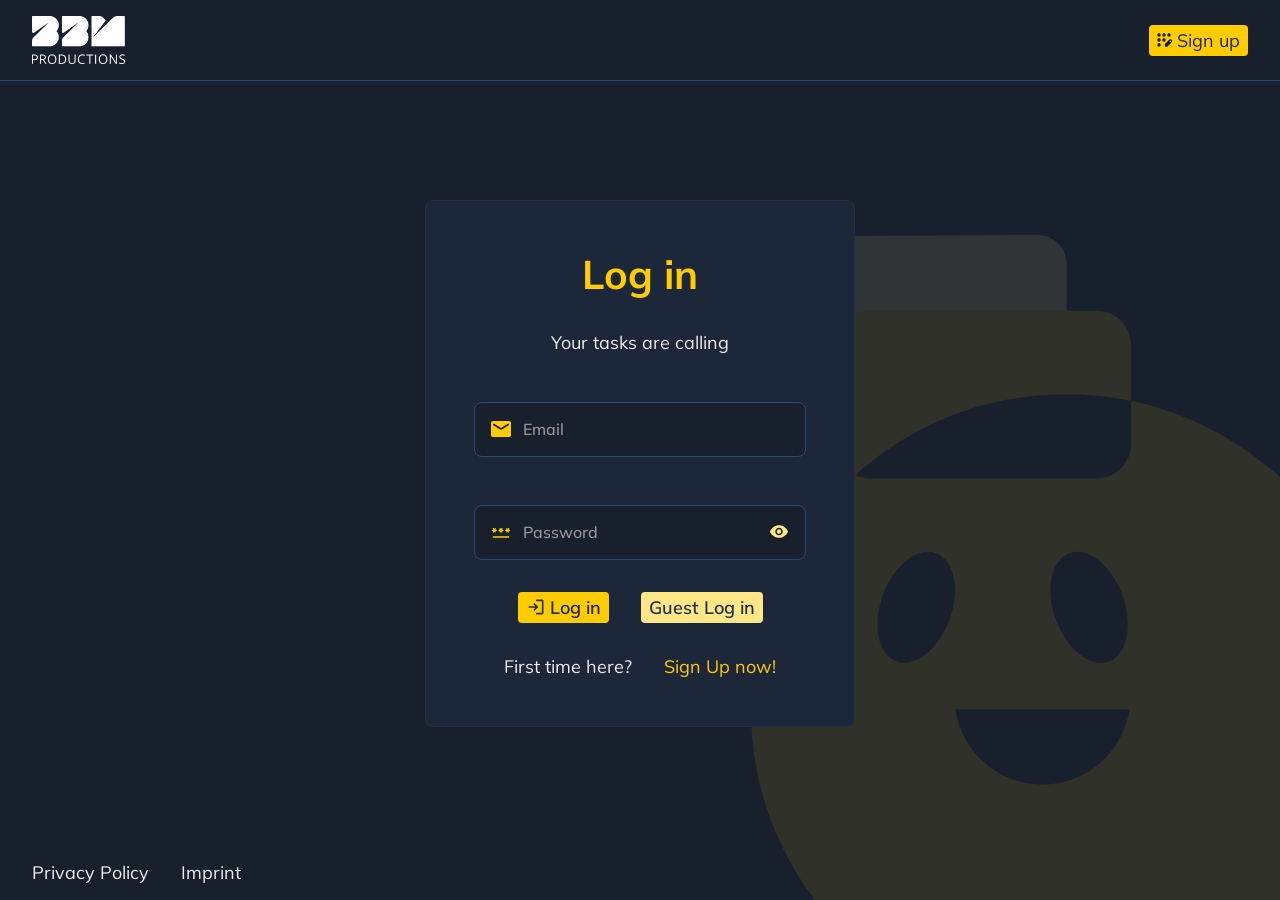
==== commit 3fc7507a: "big step - sfl debriefing - form correct in frontend" ====
--- a/pages/board/index.html
+++ b/pages/board/index.html
@@ -21,18 +21,21 @@
     <script src="../../shared/js/api.js"></script>
     <script src="../../shared/js/header.js"></script>
     <script src="./board_templates.js"></script>
+    <script src="../../shared/js/board_template_debriefing.js"></script>
     <script src="./board.js"></script>
     <script src="../../shared/js/board_settings.js"></script>
-
+    <!-- PDF‑Export‑Logik wird später dynamisch in board.js geladen -->
 </head>
 
-<body onload="setHeader(); init()" onclick="closeAllDropdowns(event); resetAllMoveOpen()" onkeydown="setShift(event)"
-    onkeyup=" unsetShift(event)">
-    <header class="main_header w_full"><img onclick="redirectToDashboard()" src="../../assets/icons/bbm.png" alt="" height="48" srcset="">
+<body onload="setHeader(); init()" onclick="closeAllDropdowns(event); resetAllMoveOpen()"
+      onkeydown="setShift(event)" onkeyup=" unsetShift(event)">
+    <header class="main_header w_full">
+        <img onclick="redirectToDashboard()" src="../../assets/icons/bbm.png" alt="" height="48">
         <div id="head_content_right" class="d_flex_cc_gm head_content_right"></div>
     </header>
-    <main class="w_full d_flex_sc_gl">
-
+
+    <!-- PDF‑CONTENT‑WRAPPER -->
+    <main id="pdf-content" class="w_full d_flex_sc_gl">
 
         <section class="w_full d_flex_sc_gl f_d_c f_one h_full">
             <div class="w_full d_flex_sc_gs d_sb">
@@ -44,26 +47,34 @@
                     <a class="link_secondary" href="./index.html" id="board_title_link">Title not found</a>
                 </nav>
                 <button class="std_btn btn_prime d_flex_sc_gs" onclick="openCreateTaskDialog('to-do')">
-                    <img src="../../assets/icons/add_black.svg" alt="" srcset="">
+                    <img src="../../assets/icons/add_black.svg" alt="">
                     <p>Add Task</p>
-                    </button>
+                </button>
             </div>
+
             <header class="d_flex_sc_gl w_full d_sb board_header">
-                <h1 class="font_white_color"  id="board_title">not title found</h1>
+                <h1 class="font_white_color" id="board_title">not title found</h1>
 
                 <div class="d_flex_sc_gs">
-                    <ul class="short_profile_list" id="short_profile_list">
-                    </ul>
+                    <ul class="short_profile_list" id="short_profile_list"></ul>
                 </div>
 
                 <form class="searchbar">
                     <div class="form_group_w_icon_wo_label w_full">
                         <img src="../../assets/icons/search_yellow.svg" alt="Icon">
-                        <input onkeyup="renderAllTasks()" placeholder="Search" type="text" id="searchbar_tasks"
-                            required>
+                        <input onkeyup="renderAllTasks()" placeholder="Search" type="text" id="searchbar_tasks" required>
                         <label for="searchbar_tasks" class="d_none">Searchbar</label>
                     </div>
                 </form>
+
+                <!-- ▼ PDF‑DOWNLOAD‑BUTTON: wird per JS sichtbar, wenn Board = SFL‑Debriefing -->
+                <button id="pdf-download-btn"
+                        class="std_btn btn_prime d_flex_sc_gs"
+                        style="display:none"
+                        onclick="downloadDebriefingPdf()">
+                    <p>PDF herunterladen</p>
+                </button>
+                <!-- ▲ PDF‑DOWNLOAD‑BUTTON -->
 
                 <button onclick="openEditBoardDialog()" class="std_btn d_flex_sc_gs board_settings_btn">
                     <img src="../../assets/icons/settings.svg" alt="">
@@ -78,10 +89,9 @@
                             <img src="../../assets/icons/add_yellow.svg" alt="">
                         </button>
                     </header>
-                    <ul class="column_content" id="to-do_column">
-
-                    </ul>
-                </section>
+                    <ul class="column_content" id="to-do_column"></ul>
+                </section>
+
                 <section class="board_column card">
                     <header class="card_header_w_btn">
                         <h3 class="font_prime_color">In-progress</h3>
@@ -89,10 +99,9 @@
                             <img src="../../assets/icons/add_yellow.svg" alt="">
                         </button>
                     </header>
-                    <ul class="column_content" id="in-progress_column">
-
-                    </ul>
-                </section>
+                    <ul class="column_content" id="in-progress_column"></ul>
+                </section>
+
                 <section class="board_column card">
                     <header class="card_header_w_btn">
                         <h3 class="font_prime_color">Review</h3>
@@ -100,21 +109,19 @@
                             <img src="../../assets/icons/add_yellow.svg" alt="">
                         </button>
                     </header>
-                    <ul class="column_content" id="review_column">
-
-                    </ul>
-                </section>
+                    <ul class="column_content" id="review_column"></ul>
+                </section>
+
                 <section class="board_column card">
                     <header class="card_header_w_btn">
                         <h3 class="font_prime_color">Done</h3>
                     </header>
-                    <ul class="column_content" id="done_column">
-
-                    </ul>
+                    <ul class="column_content" id="done_column"></ul>
                 </section>
             </div>
 
         </section>
+
 
 
         <section onmousedown="toggleOpenId('dialog_wrapper'); deleteLastingToast(); resetCurrentDialogs()" id="dialog_wrapper" class="dialog_wrapper pad_l" open="false">
@@ -197,6 +204,13 @@
                     <h2 dialog-type="sub_create" class="font_prime_color">Add Task</h2>
                     <h2 dialog-type="sub_edit" class="font_prime_color">Edit Task</h2>
                     <div class="d_flex_cc_gs">
+                        <!-- PDF‑Button: wird per board.js nur im Debriefing‑Board sichtbar geschaltet -->
+                         <button id="task-pdf-btn"
+                         style="display:none;margin-right:8px"
+                         class="close_btn d_flex_cc_gs"
+                         onclick="exportDebriefingTaskPdf()">
+                         PDF
+                        </button>
                         <button dialog-type="sub_edit" onclick="deleteCurrentTask()" class="close_btn d_flex_cc_gs">
                             <img src="../../assets/icons/delete.svg" alt="">
                         </button>
@@ -204,6 +218,7 @@
                             <img src="../../assets/icons/close_white.svg" alt="">
                         </button>
                     </div>
+
                 </header>
                 <select onchange="modifyAddEditTaskStatusDropdown()" id="create_edit_task_dialog_select">
                     <option value="to-do">To-do</option>
@@ -221,8 +236,10 @@
                 </div>
                 <div class="form_group_wo_icon_w_label d_flex_ss_gs f_d_c w_full">
                     <label class="" for="create_edit_task_description">Description</label>
-                    <textarea class="w_full" placeholder="Write a description..." type="text"
-                        id="create_edit_task_description" required></textarea>
+                    <div id="create_edit_task_description"
+                    class="w_full"
+                    style="min-height:120px;border:1px solid var(--grey-400);padding:8px;overflow:auto;color:white;"
+                    contenteditable="true"></div>
                 </div>
 
                 <section class="d_flex_cs_gm w_full dropdown_section">
--- a/pages/board/board.css
+++ b/pages/board/board.css
@@ -7,8 +7,6 @@
 main {
     height: calc(100vh - 168px);
 }
-
-
 
 .board_container {
     flex: 1;
@@ -61,6 +59,7 @@
     display: flex;
     flex-direction: column;
     gap: 16px;
+    color: white;
 }
 
 .column_card_header {
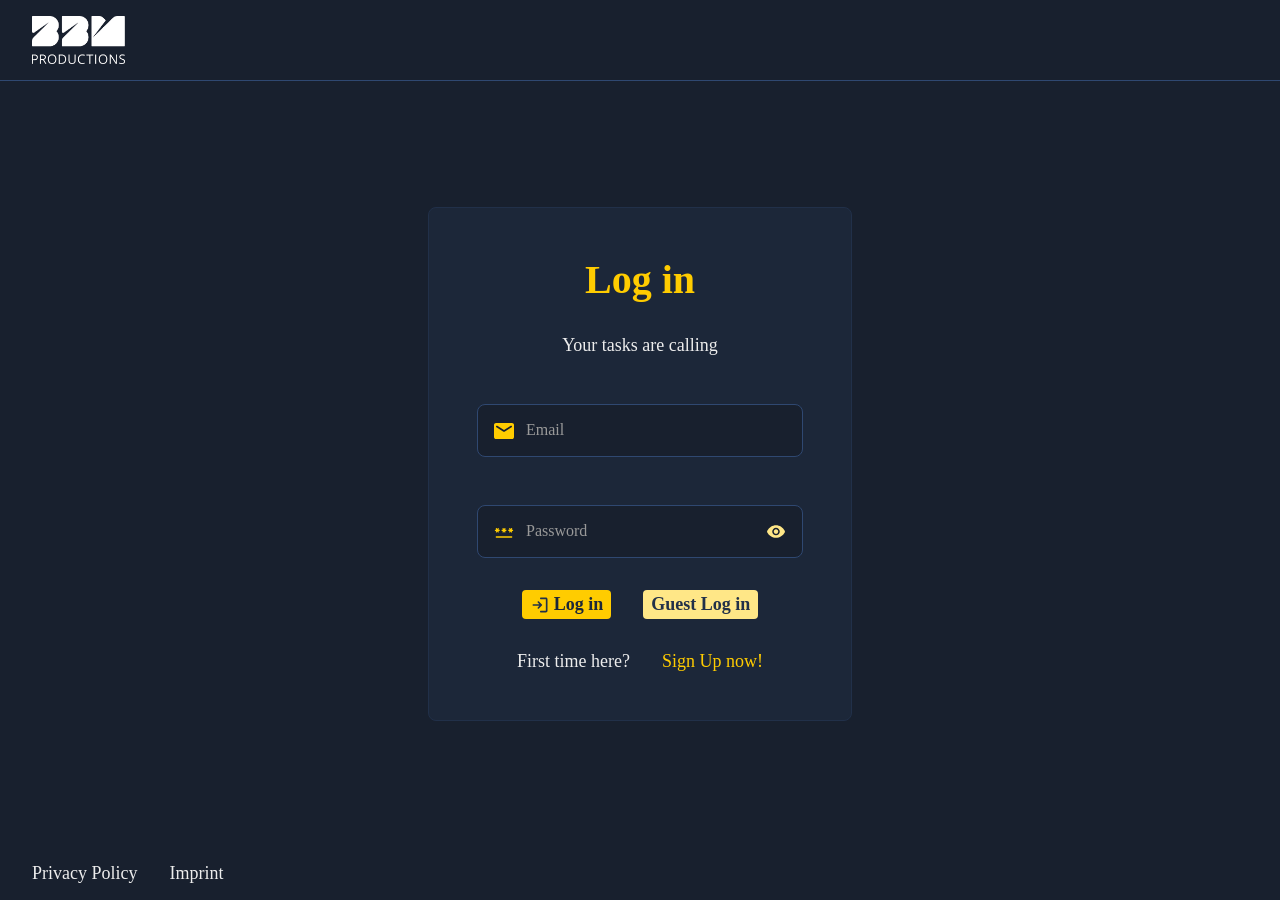
==== commit 642d09c9: "big step - individual gfx" ====
--- a/pages/board/index.html
+++ b/pages/board/index.html
@@ -22,13 +22,15 @@
     <script src="../../shared/js/header.js"></script>
     <script src="./board_templates.js"></script>
     <script src="../../shared/js/board_template_debriefing.js"></script>
+    <!-- ► NEU: Graphics‑Rapport‑Template -->
+    <script src="../../shared/js/board_template_graphics.js"></script>
     <script src="./board.js"></script>
     <script src="../../shared/js/board_settings.js"></script>
     <!-- PDF‑Export‑Logik wird später dynamisch in board.js geladen -->
 </head>
 
 <body onload="setHeader(); init()" onclick="closeAllDropdowns(event); resetAllMoveOpen()"
-      onkeydown="setShift(event)" onkeyup=" unsetShift(event)">
+      onkeydown="setShift(event)" onkeyup="unsetShift(event)">
     <header class="main_header w_full">
         <img onclick="redirectToDashboard()" src="../../assets/icons/bbm.png" alt="" height="48">
         <div id="head_content_right" class="d_flex_cc_gm head_content_right"></div>
--- a/pages/board/board.css
+++ b/pages/board/board.css
@@ -1,310 +1,336 @@
-.divider_yellow {
-    width: 100%;
-    height: 1px;
-    background-color: var(--btn-secondary-hover-color);
-}
-
-main {
-    height: calc(100vh - 168px);
-}
-
-.board_container {
-    flex: 1;
-    display: flex;
-    gap: 16px;
-    overflow-x: auto;
-    scroll-snap-type: x mandatory;
-    width: 100%;
-    padding-bottom: 10px;
-}
-
-.board_column {
-    align-self: normal;
-    flex: 1;
-    min-width: 300px;
-    max-width: 100%;
-    scroll-snap-align: center;
-    display: flex;
-    flex-direction: column;
-    gap: 12px;
-}
-
-@media (max-width: 480px) {
-    .board_column {
-        min-width: 100%;
+/* ==================================================================== */
+/*  Globale Basis‑Regeln                                                */
+/* ==================================================================== */
+*, *::before, *::after{                 /* ★ Änderung: Box‑Sizing fix   */
+    box-sizing: border-box;
+}
+
+.divider_yellow{
+    width:100%;
+    height:1px;
+    background-color:var(--btn-secondary-hover-color);
+}
+
+main{
+    height:calc(100vh - 168px);
+}
+
+/* ==================================================================== */
+/*  Kanban‑Board                                                        */
+/* ==================================================================== */
+
+.board_container{
+    flex:1;
+    display:flex;
+    gap:16px;
+    overflow-x:auto;                    /* horizontales Swipen */
+    scroll-snap-type:x mandatory;
+    width:100%;
+    padding-bottom:10px;
+}
+
+.board_column{
+    align-self:normal;
+    flex:1;
+    min-width:300px;
+    max-width:100%;
+    scroll-snap-align:center;
+    display:flex;
+    flex-direction:column;
+    gap:12px;
+}
+
+@media (max-width:480px){
+    .board_column{
+        min-width:100%;
     }
 }
 
-.column_header {
-    align-items: center;
-    height: 32px;
-}
-
-.column_content {
-    list-style-type: none;
-    height: calc(100% - 32px - 12px);
-    overflow-y: auto;
-    display: flex;
-    flex-direction: column;
-    gap: 12px;
-    padding-left: 0;
-}
-
-.column_card {
-    min-height: 150px;
-    background-color: var(--bg-color);
-    flex-shrink: 0;
-    border-radius: var(--card-rad);
-    padding: var(--card-pad);
-    display: flex;
-    flex-direction: column;
-    gap: 16px;
-    color: white;
-}
-
-.column_card_header {
-    display: flex;
-    width: 100%;
-    justify-content: space-between;
-    align-items: flex-start;
-    gap: 16px;
-}
-
-.column_card_header img {
-    width: 16px;
-    height: 16px;
-}
-
-.column_card_header>div {
-    gap: 12px;
-}
-
-
-
-
-
-
-
-
-
-
-.searchbar>.form_group_w_icon_wo_label {
-    margin: 0;
-    width: 400px;
-    padding: var(--btn-pad);
-}
-
-
-
-.searchbar {
-    flex-grow: 1;
-}
-
-.board_header {
-    flex-wrap: wrap;
-}
-
-.add_btn {
-    gap: 8px;
-}
-
-.add_btn>img {
-    padding: 2px;
-    height: 22px;
-    width: 22px;
-}
-
-@media screen and (max-width:780px) {
-    .searchbar {
-        order: 2;
-        width: 100%;
-    }
-}
-
-
-@media screen and (max-width:1024px) {
-    .add_btn>p {
-        display: none;
-    }
-
-    .add_btn {
-        padding: 4px;
-    }
-
-    .searchbar>.form_group_w_icon_wo_label {
-        width: 100%;
-    }
-}
-
-
-.short_profile_list {
-    display: flex;
-    list-style: none;
-    padding: 0;
-    margin: 0;
-    padding-right: 16px;
-}
-
-.short_profile_list li {
-    width: 18px;
-}
-
-.view_profile_list_btn {
-    background-color: transparent;
-    border: none;
-}
-
-.dropdown_section {
-    display: flex;
-    flex-wrap: wrap;
-    justify-content: space-between;
+/* Header innerhalb einer Column */
+.column_header{
+    align-items:center;                 /* Höhe entfernt → flexibles Layout */
+}
+
+/* Inhalt der Column (Liste der Karten) */
+.column_content{
+    list-style-type:none;
+    /* 32 px Header + 12 px Gap sind entfallen → 100 % Höhe */
+    height:100%;
+    overflow-y:auto;
+    overflow-x:hidden;                  /* ★ Änderung: kein horiz. Scroll in Column */
+    display:flex;
+    flex-direction:column;
+    gap:12px;
+    padding-left:0;
+}
+
+/* ==================================================================== */
+/*  Karte                                                               */
+/* ==================================================================== */
+
+.column_card{
+    min-height:150px;
+    background-color:var(--bg-color);
+    border-radius:var(--card-rad);
+    padding:var(--card-pad);
+    display:flex;
+    flex-direction:column;
+    gap:16px;
+    color:white;
+
+    /* ★ Änderungen zur Breiten‑/Scroll‑Kontrolle */
+    width:100%;         /* Karte folgt Spaltenbreite                     */
+    min-width:0;        /* darf schrumpfen (Flex‑Fix)                    */
+    overflow-x:hidden;  /* Standard: kein horiz. Scroll, nichts ragt raus*/
+}
+
+/* wenn die Karte geöffnet wird, JS bitte Klasse .card--open anfügen */
+.column_card.card--open{
+    overflow-x:auto;    /* ★ Detailansicht: interner Scroll erlaubt      */
+}
+
+/* Tabellen innerhalb der Karte anpassen */
+.column_card table{     /* ★ neu */
+    width:100%;
+    max-width:100%;
+    table-layout:fixed; /* gleichmäßige Spaltenbreiten */
+}
+
+.column_card th,
+.column_card td{        /* ★ neu */
+    white-space:normal;
+    word-break:break-word;
+    overflow:hidden;
+}
+
+/* Karten‑Header */
+.column_card_header{
+    display:flex;
+    width:100%;
+    justify-content:space-between;
+    align-items:flex-start;
+    gap:16px;
+}
+.column_card_header img{
+    width:16px;
+    height:16px;
+}
+.column_card_header>div{
+    gap:12px;
+}
+
+/* ==================================================================== */
+/*  Board‑/Page‑Header & Search                                         */
+/* ==================================================================== */
+
+.searchbar>.form_group_w_icon_wo_label{
+    margin:0;
+    width:400px;
+    padding:var(--btn-pad);
+}
+
+.searchbar{flex-grow:1;}
+.board_header{flex-wrap:wrap;}
+
+.add_btn{gap:8px;}
+.add_btn>img{padding:2px;height:22px;width:22px;}
+
+@media screen and (max-width:780px){
+    .searchbar{order:2;width:100%;}
+}
+@media screen and (max-width:1024px){
+    .add_btn>p{display:none;}
+    .add_btn{padding:4px;}
+    .searchbar>.form_group_w_icon_wo_label{width:100%;}
+}
+
+/* ==================================================================== */
+/*  Profile‑Badges                                                      */
+/* ==================================================================== */
+
+.short_profile_list{
+    display:flex;
+    list-style:none;
+    padding:0;
+    margin:0;
+    padding-right:16px;
+}
+.short_profile_list li{width:18px;}
+.view_profile_list_btn{background-color:transparent;border:none;}
+
+/* ==================================================================== */
+/*  Form‑Elemente & Dropdowns                                           */
+/* ==================================================================== */
+
+.dropdown_section{
+    display:flex;
+    flex-wrap:wrap;
+    justify-content:space-between;
 }
 
 .dropdown,
-.date_input {
-    width: calc(50% - 16px);
-}
-
-@media screen and (max-width: 600px) {
+.date_input{width:calc(50% - 16px);}
+
+@media screen and (max-width:600px){
     .dropdown,
     .dropdown_menu,
-    .date_input {
-        width: 100%;
-    }
-}
-
-.info_elem{
-    display: flex;
-    flex-direction: column;
-    gap: 8px;
-}
-
-.date_priority_wrapper{
-    display: flex;
+    .date_input{width:100%;}
+}
+
+.info_elem{display:flex;flex-direction:column;gap:8px;}
+
+.date_priority_wrapper{display:flex;width:100%;}
+.date_priority_wrapper>.info_elem{flex:1;}
+
+/* ==================================================================== */
+/*  Kommentar‑Bereich                                                   */
+/* ==================================================================== */
+
+.comment_wrapper header{height:32px;}
+.comment_wrapper header p{font-size:12px;}
+
+.comment_wrapper textarea{
+    border-radius:var(--form-input-rad);
+    border:var(--form-input-border);
+    background-color:var(--form-input-bg-color);
+    padding:var(--form-input-pad);
+    height:120px;
+}
+
+.comment_wrapper_textarea{position:relative;}
+.comment_wrapper_textarea>img{
+    position:absolute;
+    cursor:pointer;
+    bottom:8px;
+    right:8px;
+    margin:var(--form-input-pad);
+    width:24px;
+}
+
+.comment_wrapper .delete_btn{display:none;}
+.comment_wrapper:hover .delete_btn{display:block;}
+
+@media (hover:none){
+    .comment_wrapper .delete_btn{display:block;}
+}
+
+/* ==================================================================== */
+/*  Dialog‑/Modal‑Logik                                                 */
+/* ==================================================================== */
+
+[dialog-type="sub_create"],
+[dialog-type="sub_edit"]{display:none;}
+
+[dialog-type="create"] [dialog-type="sub_create"]{display:block;}
+[dialog-type="edit"]   [dialog-type="sub_edit"]  {display:block;}
+
+/* ==================================================================== */
+/*  Sonstige Buttons                                                    */
+/* ==================================================================== */
+
+.board_settings_btn{
+    padding:8px;
+    background-color:transparent;
+    border:none;
+    align-items:center;
+    justify-content:center;
+    aspect-ratio:1/1;
+}
+
+.delete_btn{cursor:pointer;background-color:transparent;}
+
+/* Move‑/Transfer‑Button */
+.move_btn{
+    cursor:pointer;
+    position:relative;
+    width:fit-content;
+    padding:4px;
+}
+.move_btn>div{
+    display:none;
+    position:absolute;
+    left:100%;
+    bottom:0;
+    background-color:var(--bg-color-dark);
+    border-radius:var(--card-rad);
+    align-items:stretch;
+}
+.move_btn>div>button{
+    color:var(--font_white_color);
+    padding:8px;
+    background-color:transparent;
+    border:none;
+    display:flex;
+    gap:8px;
+    align-items:center;
+    flex-direction:row;
+    border-radius:var(--card-rad);
+    white-space:nowrap;
+    width:100%;
+    font-size:14px;
+}
+.move_btn>div>button:nth-last-child(){justify-content:flex-end;}
+.move_btn[move-open="true"]>div{display:flex;}
+.move_btn>div>button:hover{cursor:pointer;background-color:var(--bg-color);}
+
+#board_settings_title_input{padding-right:90px;}
+
+/* ==================================================================== */
+/*  Graphics‑Rapport – Zusatzklassen                                    */
+/* ==================================================================== */
+
+.rapport_tbl {
     width: 100%;
-}
-
-.date_priority_wrapper > .info_elem{
-    flex: 1;
-    
-}
-
-.comment_wrapper header{
-    height: 32px;
-}
-
-.comment_wrapper header p{
-    font-size: 12px;
-}
-
-.comment_wrapper textarea{
+    border-collapse: collapse;
+    font-size: 14px;
+}
+
+.rapport_tbl th,
+.rapport_tbl td {
+    padding: 4px 8px;
+    border: 1px solid var(--grey-600);
+    vertical-align: top;
+}
+
+.rapport_tbl thead th {
+    background: var(--bg-color-dark);
+    color: var(--font_white_color);
+    text-align: left;
+}
+
+.rapport_section th {
+    background: #222;
+    color: var(--btn-secondary-hover-color);
+    text-align: left;
+    font-weight: 600;
+}
+
+.rapport_select,
+.rapport_date_input {
+    width: 100%;
+    background: var(--form-input-bg-color);
+    border: var(--form-input-border);
+    color: var(--font_white_color);
+    padding: 4px 6px;
     border-radius: var(--form-input-rad);
+}
+
+.rapport_textarea {
+    width: 100%;
+    min-height: 60px;
+    background: var(--form-input-bg-color);
     border: var(--form-input-border);
-    background-color: var(--form-input-bg-color);
-    padding: var(--form-input-pad);
-    height: 120px;
-}
-
-.comment_wrapper_textarea{
-    position: relative;
-}
-
-.comment_wrapper_textarea > img{
-    position: absolute;
-    cursor: pointer;
-    bottom: 8px;
-    right: 8px;
-    margin: var(--form-input-pad);
-    width: 24px;
-}
-
-.comment_wrapper .delete_btn{
-    display: none;
-}
-
-.comment_wrapper:hover .delete_btn{
-    display: block;
-}
-
-@media (hover: none)  {
-    .comment_wrapper .delete_btn{
-        display: block;
-    }
-}
-
-[dialog-type="sub_create"], [dialog-type="sub_edit"] {
-    display: none;
-}
-
-[dialog-type="create"] [dialog-type="sub_create"] {
-    display: block;
-}
-
-[dialog-type="edit"] [dialog-type="sub_edit"] {
-    display: block;
-}
-
-.board_settings_btn{
-    padding: 8px;
-    background-color: transparent;
-    border: none;
-    align-items: center;
-    justify-content: center;
-    aspect-ratio: 1/1;
-}
-
-.delete_btn{
-    cursor: pointer;
-    background-color: transparent;
-}
-
-
-
-.move_btn{
-    cursor: pointer;
-    position: relative;
-    width: fit-content;
-    padding: 4px;
-}
-
-.move_btn > div{
-    display: none;
-    position: absolute;
-    left: 100%;
-    bottom: 0;
-    background-color: var(--bg-color-dark);
-    border-radius: var(--card-rad);
-    align-items: stretch;
-}
-
-.move_btn > div > button{
     color: var(--font_white_color);
-    padding: 8px;
-    background-color: transparent;
-    border: none;
-    display: flex;
-    gap: 8px;
-    align-items: center;
-    flex-direction: row;
-    border-radius: var(--card-rad);
-    white-space: nowrap;
-    width: 100%;
-    font-size: 14px;
-}
-
-.move_btn > div > button:nth-last-child(){
-    justify-content: flex-end;
-}
-
-.move_btn[move-open="true"] > div{
-    display: flex;
-}
-
-.move_btn > div > button:hover{
-    cursor: pointer;
-    background-color: var(--bg-color);
-}
-
-#board_settings_title_input{
-    padding-right: 90px;
+    padding: 6px;
+    border-radius: var(--form-input-rad);
+    resize: vertical;
+}
+
+.icon-goal,
+.icon-yc,
+.icon-rc {
+    height: 16px;
+    width: 16px;
+    vertical-align: middle;
+    margin-right: 4px;
 }
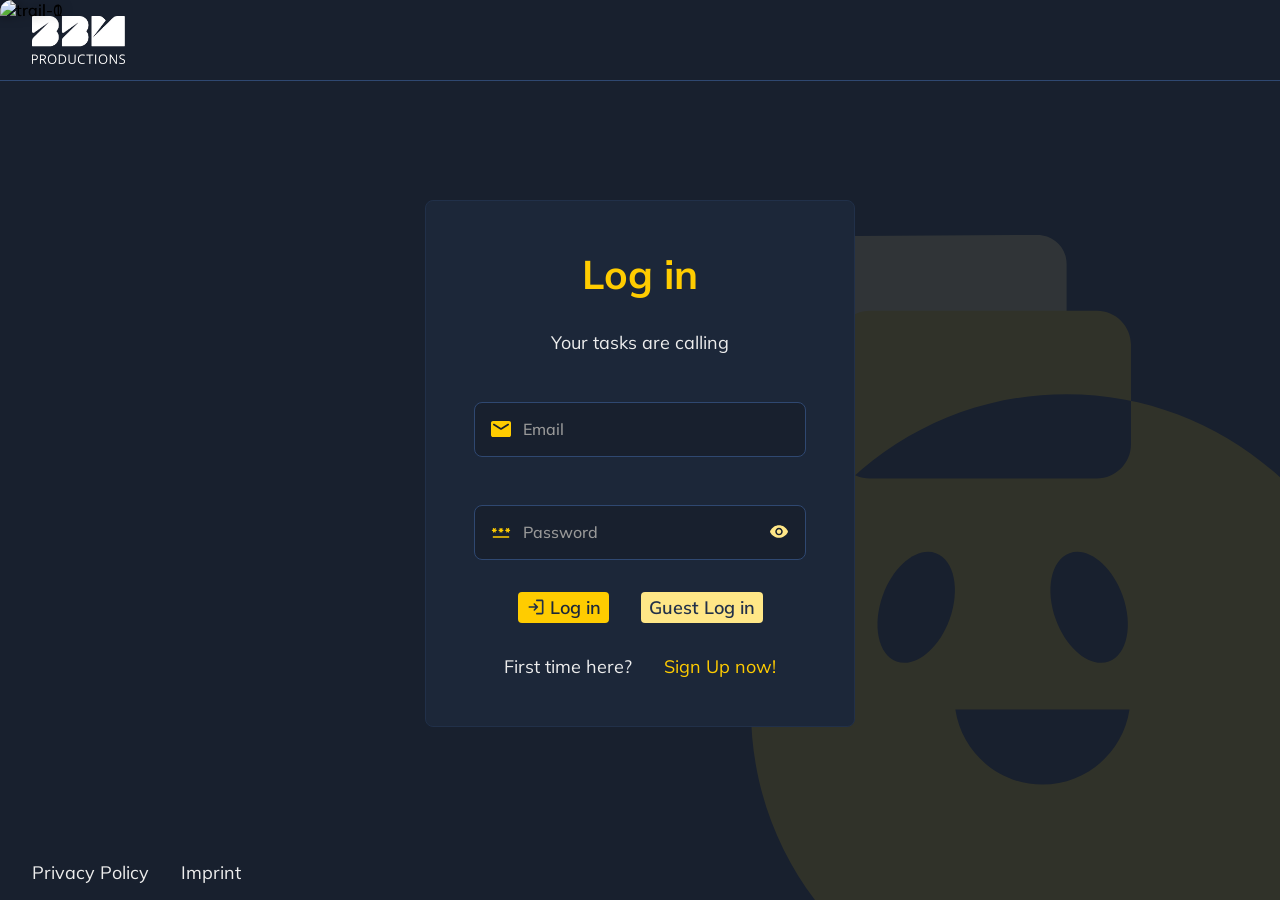
==== commit 39214f80: "added visual designs photos included sponsor wall in board-dashboard" ====
--- a/pages/board/index.html
+++ b/pages/board/index.html
@@ -347,8 +347,10 @@
                 <section class="font_white_color d_flex_ss_gl f_d_c w_full">
                     <div class="info_elem">
                         <strong>Description</strong>
-                        <p id="detail_task_description"></p>
-                    </div>
+                        <div id="detail_task_description"
+                        style="overflow:auto;max-height:50vh;"></div>
+                    </div>
+
                     <div class="date_priority_wrapper">
                         <div class="info_elem">
                             <strong>Due Date:</strong>
@@ -392,12 +394,43 @@
             </article>
         </section>
     </main>
-    <footer class="main_footer  w_full">
-        <nav class="d_flex_cs_gl">
-            <a href="../privacy/index.html" class="link">Privacy Policy</a>
-            <a href="../imprint/index.html" class="link">Imprint</a>
-        </nav>
+    <footer class="main_footer w_full">
+    <!-- Zeile 1: Privacy / Imprint -->
+    <nav class="d_flex_cs_gl">
+        <a href="../privacy/index.html" class="link">Privacy Policy</a>
+        <a href="../imprint/index.html"  class="link">Imprint</a>
+    </nav>
     </footer>
-</body>
-
-</html>+
+    <!-- Zeile 2: Auto‑scrollendes Portfolio‑Marquee -->
+    <div class="portfolio-box">
+        <ul class="portfolio-track">
+            <!-- Nur die 25 Events (ohne Jahre) -->
+            <li>SIPPO Import Forum</li>
+            <li>Lehrlings des Jahres</li>
+            <li>Zürcher Kantonal-Schwingfest</li>
+            <li>Aargauer Kantonal-Schwingfest</li>
+            <li>Swiss Indoors</li>
+            <li>Swiss Football League</li>
+            <li>Redbull Seifenkistenrennen</li>
+            <li>CONNECTED</li>
+            <li>Cybathlon Global Edition</li>
+            <li>Streetparade</li>
+            <li>Gambling Night Show!</li>
+            <li>Cybathlon Challenges</li>
+            <li>Billie Jean King Cup Biel/Bienne</li>
+            <li>Big Air Chur FIS Freeski & Snowboard Weltcup</li>
+            <li>Redbull Dance your Style</li>
+            <li>Night of the Jumps Zürich</li>
+            <li>Zürich Openair</li>
+            <li>Heitere Openair</li>
+            <li>Yonex Swiss Open</li>
+            <li>Sechseläuten</li>
+            <li>UEFA Womens Europameisterschaft</li>
+            <li>NATIONAL LEAGUE PLAYOFF Finals</li>
+            <li>Fencing Euro Basel</li>
+            <li>20 Jahre Baschi: Jubiläumskonzert</li>
+            <li>National League Regular Season</li>
+        </ul>
+    </div>
+</footer>
--- a/pages/board/board.css
+++ b/pages/board/board.css
@@ -93,7 +93,7 @@
 .column_card table{     /* ★ neu */
     width:100%;
     max-width:100%;
-    table-layout:fixed; /* gleichmäßige Spaltenbreiten */
+    table-layout:auto; /* gleichmäßige Spaltenbreiten */
 }
 
 .column_card th,
@@ -177,7 +177,7 @@
     .date_input{width:100%;}
 }
 
-.info_elem{display:flex;flex-direction:column;gap:8px;}
+.info_elem{display:flex;flex-direction:column;gap:8px; width: 100%}
 
 .date_priority_wrapper{display:flex;width:100%;}
 .date_priority_wrapper>.info_elem{flex:1;}
@@ -279,58 +279,120 @@
 /*  Graphics‑Rapport – Zusatzklassen                                    */
 /* ==================================================================== */
 
-.rapport_tbl {
-    width: 100%;
-    border-collapse: collapse;
-    font-size: 14px;
-}
-
+.rapport_tbl{
+    width:100%;
+    border-collapse:collapse;
+    font-size:14px;
+}
 .rapport_tbl th,
-.rapport_tbl td {
-    padding: 4px 8px;
-    border: 1px solid var(--grey-600);
-    vertical-align: top;
-}
-
-.rapport_tbl thead th {
-    background: var(--bg-color-dark);
-    color: var(--font_white_color);
-    text-align: left;
-}
-
-.rapport_section th {
-    background: #222;
-    color: var(--btn-secondary-hover-color);
-    text-align: left;
-    font-weight: 600;
+.rapport_tbl td{
+    padding:4px 8px;
+    border:1px solid var(--grey-600);
+    vertical-align:top;
+}
+.rapport_tbl thead th{
+    background:var(--bg-color-dark);
+    color:var(--font_white_color);
+    text-align:left;
+}
+
+/* ► Balken‑Style: gelber Streifen, blaue Schrift */
+/* ► Balken‑Style: gelber Streifen, blaue Schrift */
+.rapport_section th{
+    background: rgba(255, 204, 0, 1);   /* gelb (#FFCC00) */
+    color:      rgba(28, 39, 57, 1);    /* blau (#1C2739) */
+    text-align:left;
+    font-weight:600;
+    border-radius: 10px;
 }
 
 .rapport_select,
-.rapport_date_input {
-    width: 100%;
-    background: var(--form-input-bg-color);
-    border: var(--form-input-border);
-    color: var(--font_white_color);
-    padding: 4px 6px;
-    border-radius: var(--form-input-rad);
-}
-
-.rapport_textarea {
-    width: 100%;
-    min-height: 60px;
-    background: var(--form-input-bg-color);
-    border: var(--form-input-border);
-    color: var(--font_white_color);
-    padding: 6px;
-    border-radius: var(--form-input-rad);
-    resize: vertical;
-}
-
+.rapport_date_input{
+    width:100%;
+    background:var(--form-input-bg-color);
+    border:var(--form-input-border);
+    color:var(--font_white_color);
+    padding:4px 6px;
+    border-radius:var(--form-input-rad);
+}
+.rapport_textarea{
+    width:100%;
+    min-height:60px;
+    background:var(--form-input-bg-color);
+    border:var(--form-input-border);
+    color:var(--font_white_color);
+    padding:6px;
+    border-radius:var(--form-input-rad);
+    resize:vertical;
+}
 .icon-goal,
 .icon-yc,
-.icon-rc {
-    height: 16px;
-    width: 16px;
-    vertical-align: middle;
-    margin-right: 4px;
-}+.icon-rc{
+    height:16px;
+    width:16px;
+    vertical-align:middle;
+    margin-right:4px;
+}
+
+/* ► Native Browser‑Date‑Icon ausblenden (Chrome, Edge, Safari) */
+.rapport_date_input::-webkit-calendar-picker-indicator{
+    display:none;
+}
+/* ► Firefox */
+.rapport_date_input{
+    -moz-appearance:textfield;
+}
+
+/* ───────── Portfolio‑Footer (Marquee 3.0) ───────── */
+.portfolio-box{
+    width:100%;
+    overflow:hidden;
+    background-color:var(--bg-color-dark);
+    padding:8px 24px;             /* linker = rechter Rand */
+}
+
+.portfolio-track{
+    --marquee-duration:40s;       /* wird per JS gesetzt   */
+    --marquee-distance:100%;
+
+    display:flex;
+    gap:32px;
+    list-style:none;
+    margin:0;
+    padding:0;
+    white-space:nowrap;
+    animation:portfolio-marquee var(--marquee-duration) linear infinite;
+}
+
+.portfolio-track li{
+    flex:0 0 auto;
+    white-space:nowrap;
+    font-size:14px;
+    color:var(--font_white_color);
+}
+
+/* Gelb‑Variante für abwechselnde Items */
+.portfolio-item-alt{
+    color:rgba(255,231,135,1);
+}
+
+/* Banner‑Item („OUR PORTFOLIO“) */
+.portfolio-banner{
+    display:flex;
+    align-items:center;
+    gap:6px;
+    font-weight:600;
+    color:var(--btn-prime-active-color);
+}
+
+/* Icon im Banner */
+.portfolio-icon{
+    width:18px;
+    height:18px;
+    fill:currentColor;
+}
+
+@keyframes portfolio-marquee{
+    0%   { transform:translateX(0); }
+    100% { transform:translateX(calc(-1 * var(--marquee-distance))); }
+}
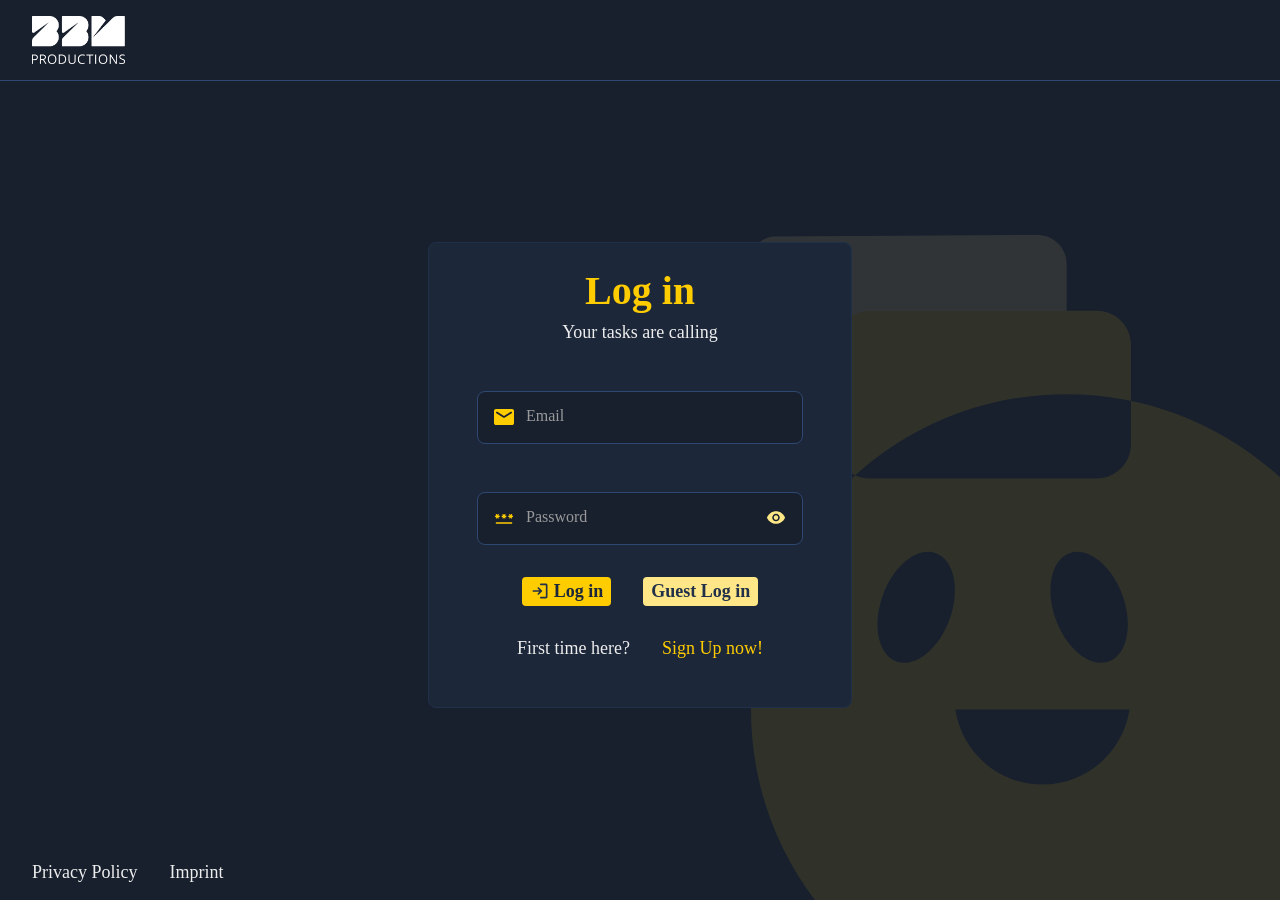
==== commit 867abbe0: "update pdf rendering" ====
--- a/pages/board/index.html
+++ b/pages/board/index.html
@@ -26,7 +26,7 @@
     <script src="../../shared/js/board_template_graphics.js"></script>
     <script src="./board.js"></script>
     <script src="../../shared/js/board_settings.js"></script>
-    <!-- PDF‑Export‑Logik wird später dynamisch in board.js geladen -->
+    <!-- PDF‑Export‑Logik wird nun pro Task in board.js dynamisch geladen -->
 </head>
 
 <body onload="setHeader(); init()" onclick="closeAllDropdowns(event); resetAllMoveOpen()"
@@ -69,14 +69,14 @@
                     </div>
                 </form>
 
-                <!-- ▼ PDF‑DOWNLOAD‑BUTTON: wird per JS sichtbar, wenn Board = SFL‑Debriefing -->
+                <!-- ▼ PDF-Button im Header deaktiviert: Export erfolgt im Task-Dialog -->
                 <button id="pdf-download-btn"
                         class="std_btn btn_prime d_flex_sc_gs"
                         style="display:none"
-                        onclick="downloadDebriefingPdf()">
+                        type="button" aria-hidden="true">
                     <p>PDF herunterladen</p>
                 </button>
-                <!-- ▲ PDF‑DOWNLOAD‑BUTTON -->
+                <!-- ▲ PDF-Button im Header deaktiviert -->
 
                 <button onclick="openEditBoardDialog()" class="std_btn d_flex_sc_gs board_settings_btn">
                     <img src="../../assets/icons/settings.svg" alt="">
@@ -209,10 +209,11 @@
                         <!-- PDF‑Button: wird per board.js nur im Debriefing‑Board sichtbar geschaltet -->
                          <button id="task-pdf-btn"
                          style="display:none;margin-right:8px"
-                         class="close_btn d_flex_cc_gs"
+                         class="std_btn btn_prime pad_s d_flex_cc_gs"
                          onclick="exportDebriefingTaskPdf()">
                          PDF
                         </button>
+
                         <button dialog-type="sub_edit" onclick="deleteCurrentTask()" class="close_btn d_flex_cc_gs">
                             <img src="../../assets/icons/delete.svg" alt="">
                         </button>
--- a/shared/css/standard.css
+++ b/shared/css/standard.css
@@ -160,6 +160,10 @@
 .d_flex_sc_gl,
 .d_flex_ss_gl {
     gap: 32px;
+}
+
+.d_flex_cs_gl {
+    margin-top: -24px;
 }
 
 .d_flex_cc_gxl,
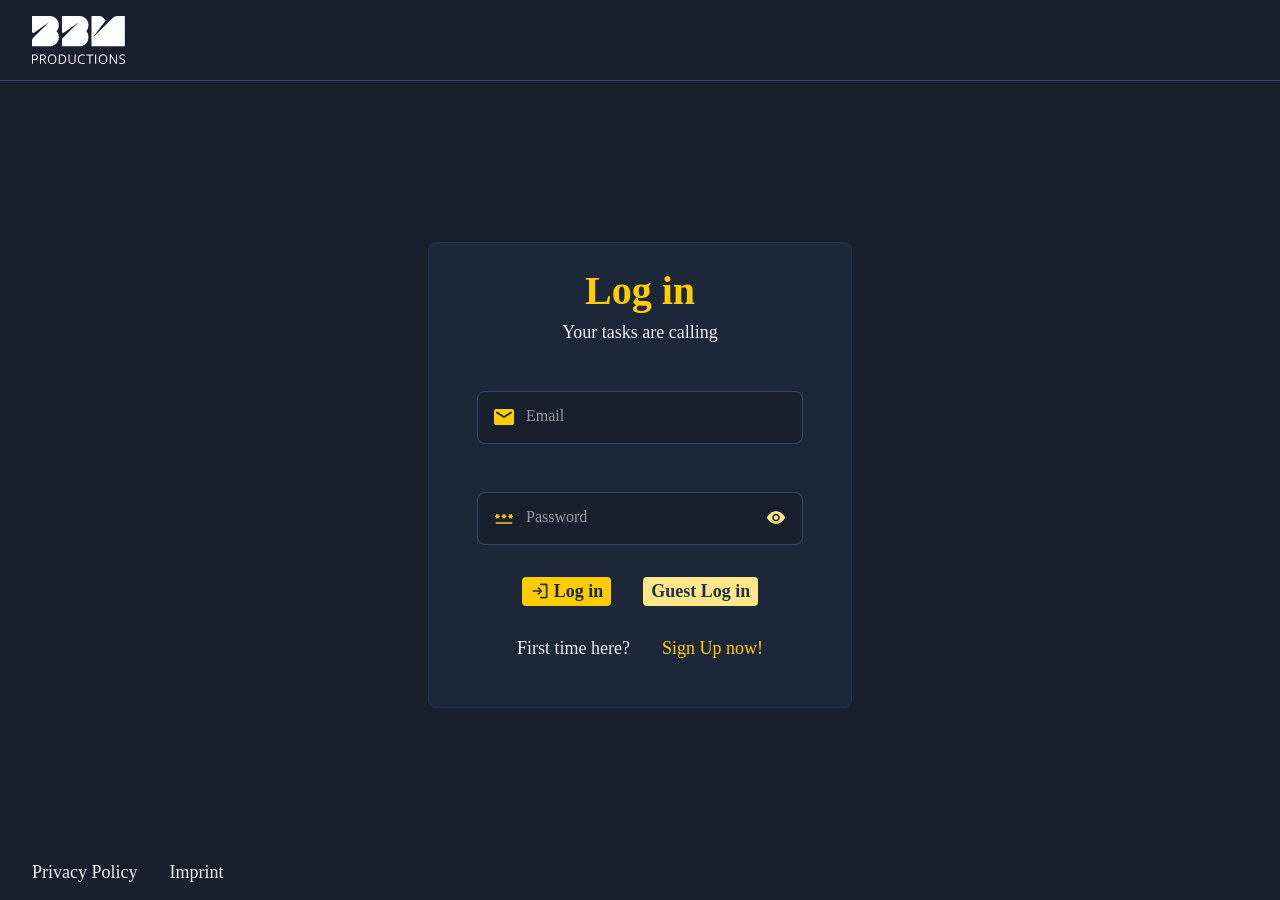
==== commit cd64e5c9: "update pdf fix logo with position absolute" ====
--- a/pages/board/index.html
+++ b/pages/board/index.html
@@ -22,11 +22,11 @@
     <script src="../../shared/js/header.js"></script>
     <script src="./board_templates.js"></script>
     <script src="../../shared/js/board_template_debriefing.js"></script>
-    <!-- ► NEU: Graphics‑Rapport‑Template -->
+    <!-- ► NEU: Graphics-Rapport-Template -->
     <script src="../../shared/js/board_template_graphics.js"></script>
     <script src="./board.js"></script>
     <script src="../../shared/js/board_settings.js"></script>
-    <!-- PDF‑Export‑Logik wird nun pro Task in board.js dynamisch geladen -->
+    <!-- PDF-Export-Logik wird nun pro Task in board.js dynamisch geladen -->
 </head>
 
 <body onload="setHeader(); init()" onclick="closeAllDropdowns(event); resetAllMoveOpen()"
@@ -36,7 +36,7 @@
         <div id="head_content_right" class="d_flex_cc_gm head_content_right"></div>
     </header>
 
-    <!-- PDF‑CONTENT‑WRAPPER -->
+    <!-- PDF-CONTENT-WRAPPER -->
     <main id="pdf-content" class="w_full d_flex_sc_gl">
 
         <section class="w_full d_flex_sc_gl f_d_c f_one h_full">
--- a/shared/css/assets.css
+++ b/shared/css/assets.css
@@ -659,4 +659,16 @@
 .toast_cancel {
     background-color: var(--bg-color-light);
     align-self: stretch;
-}+}
+
+#bbm-logo-screen,
+#bbm-logo-print {
+    position: fixed;
+    top: 10mm;   /* Abstand von oben */
+    left: 12mm;  /* Abstand von links */
+    height: 50px;
+    width: auto;
+    margin: 0;
+    z-index: 9999;
+    pointer-events: none;
+}
